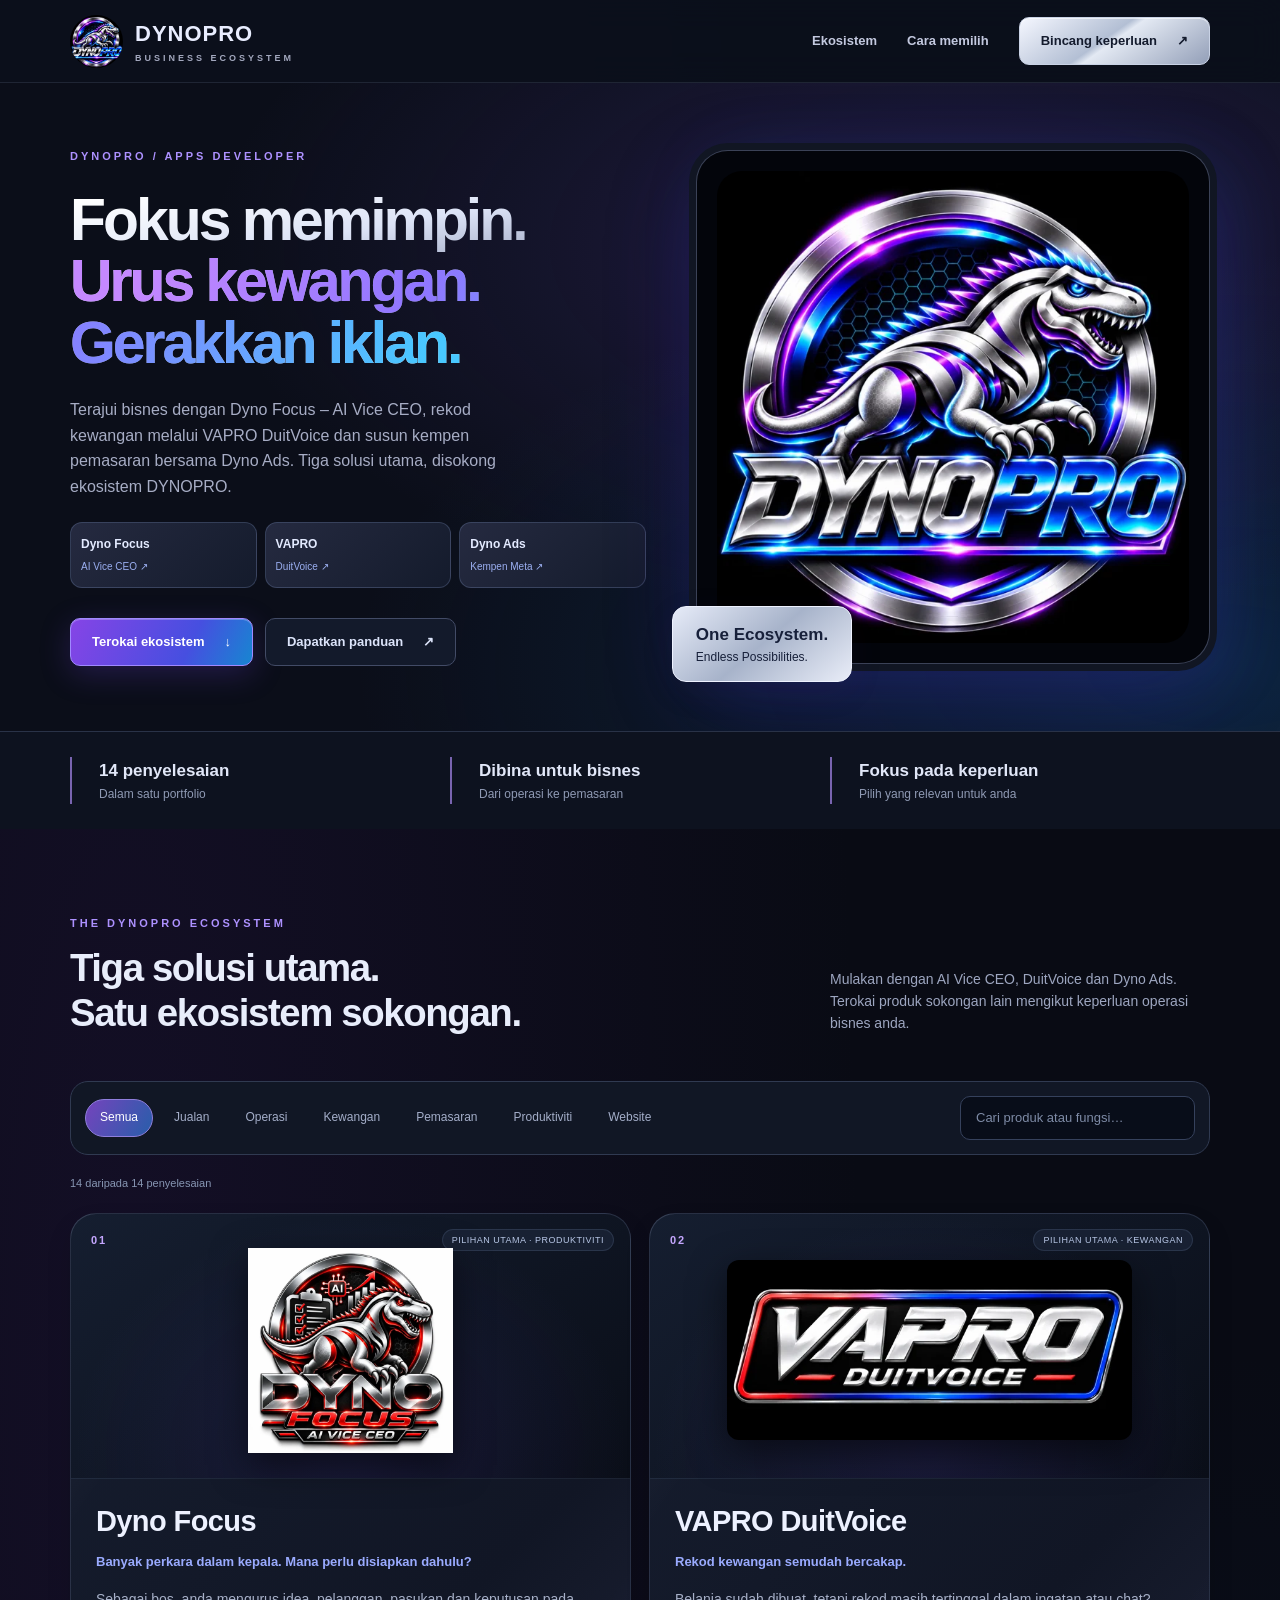
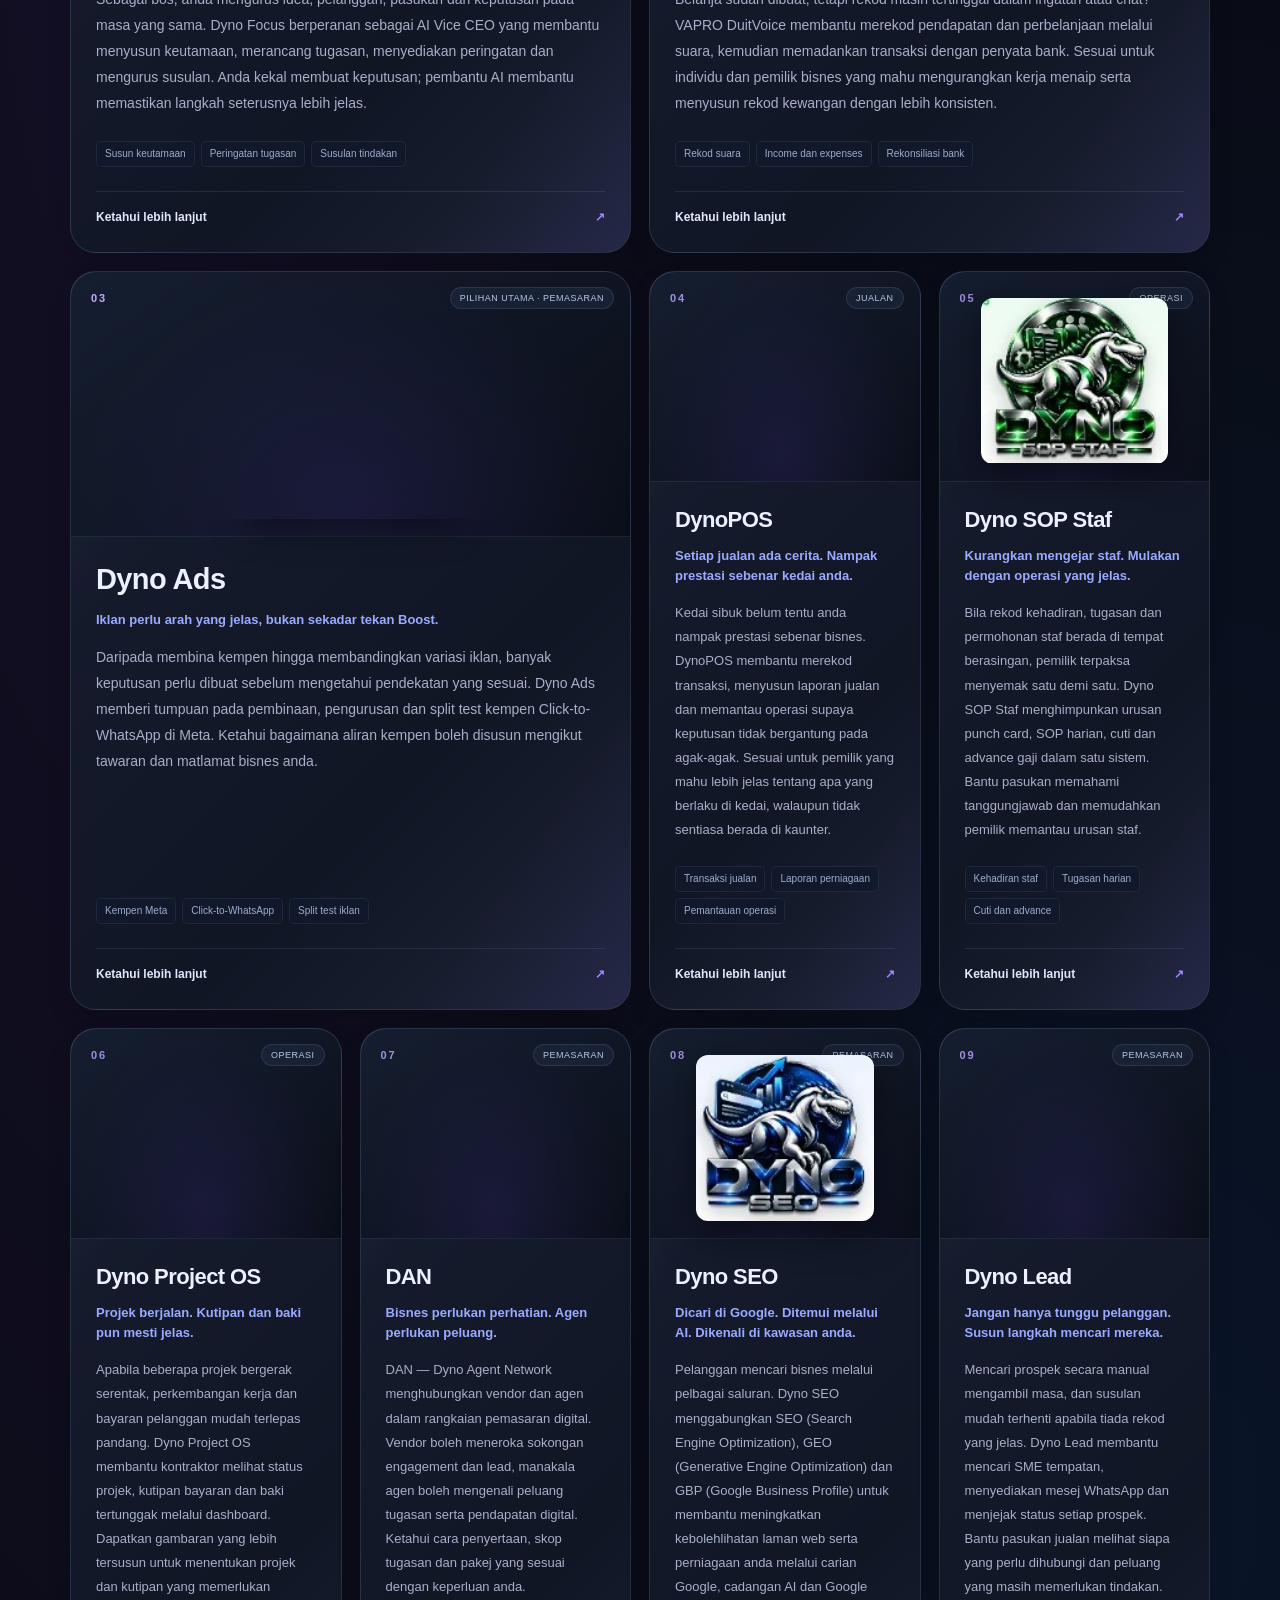
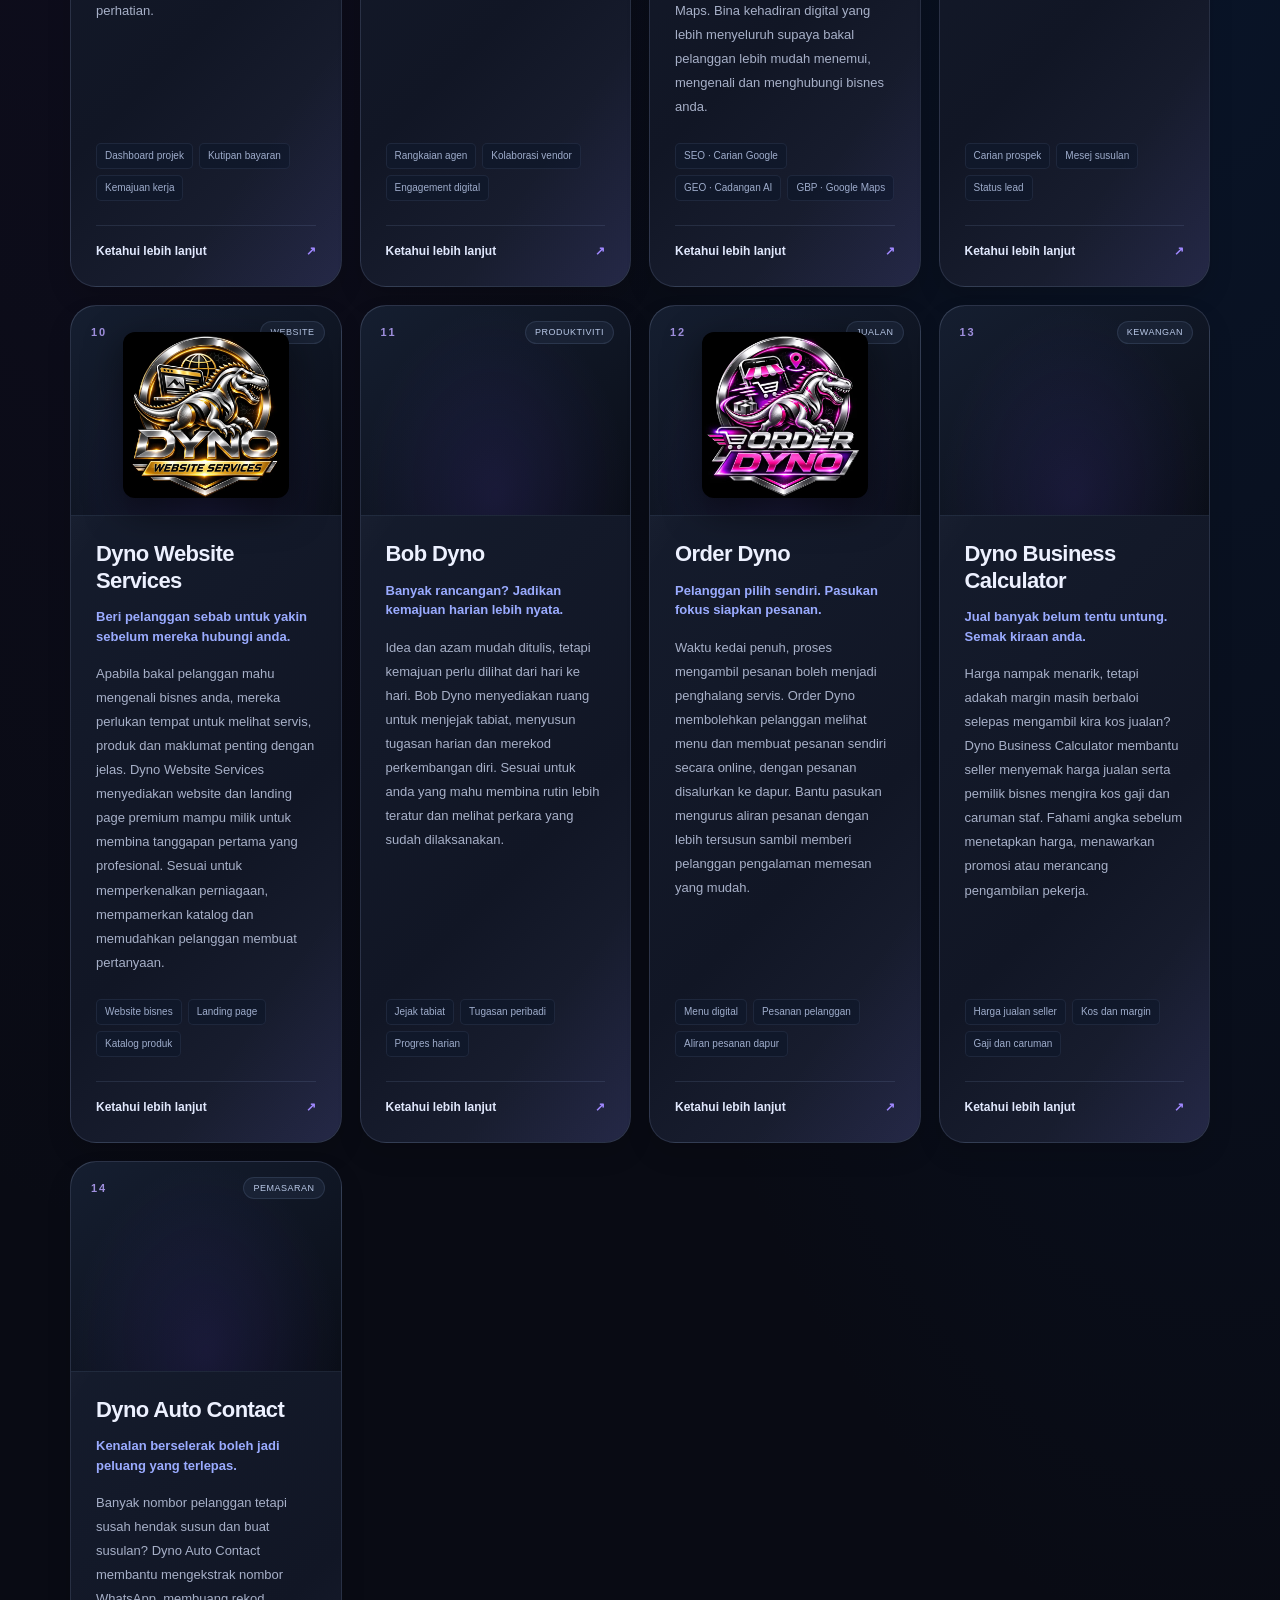
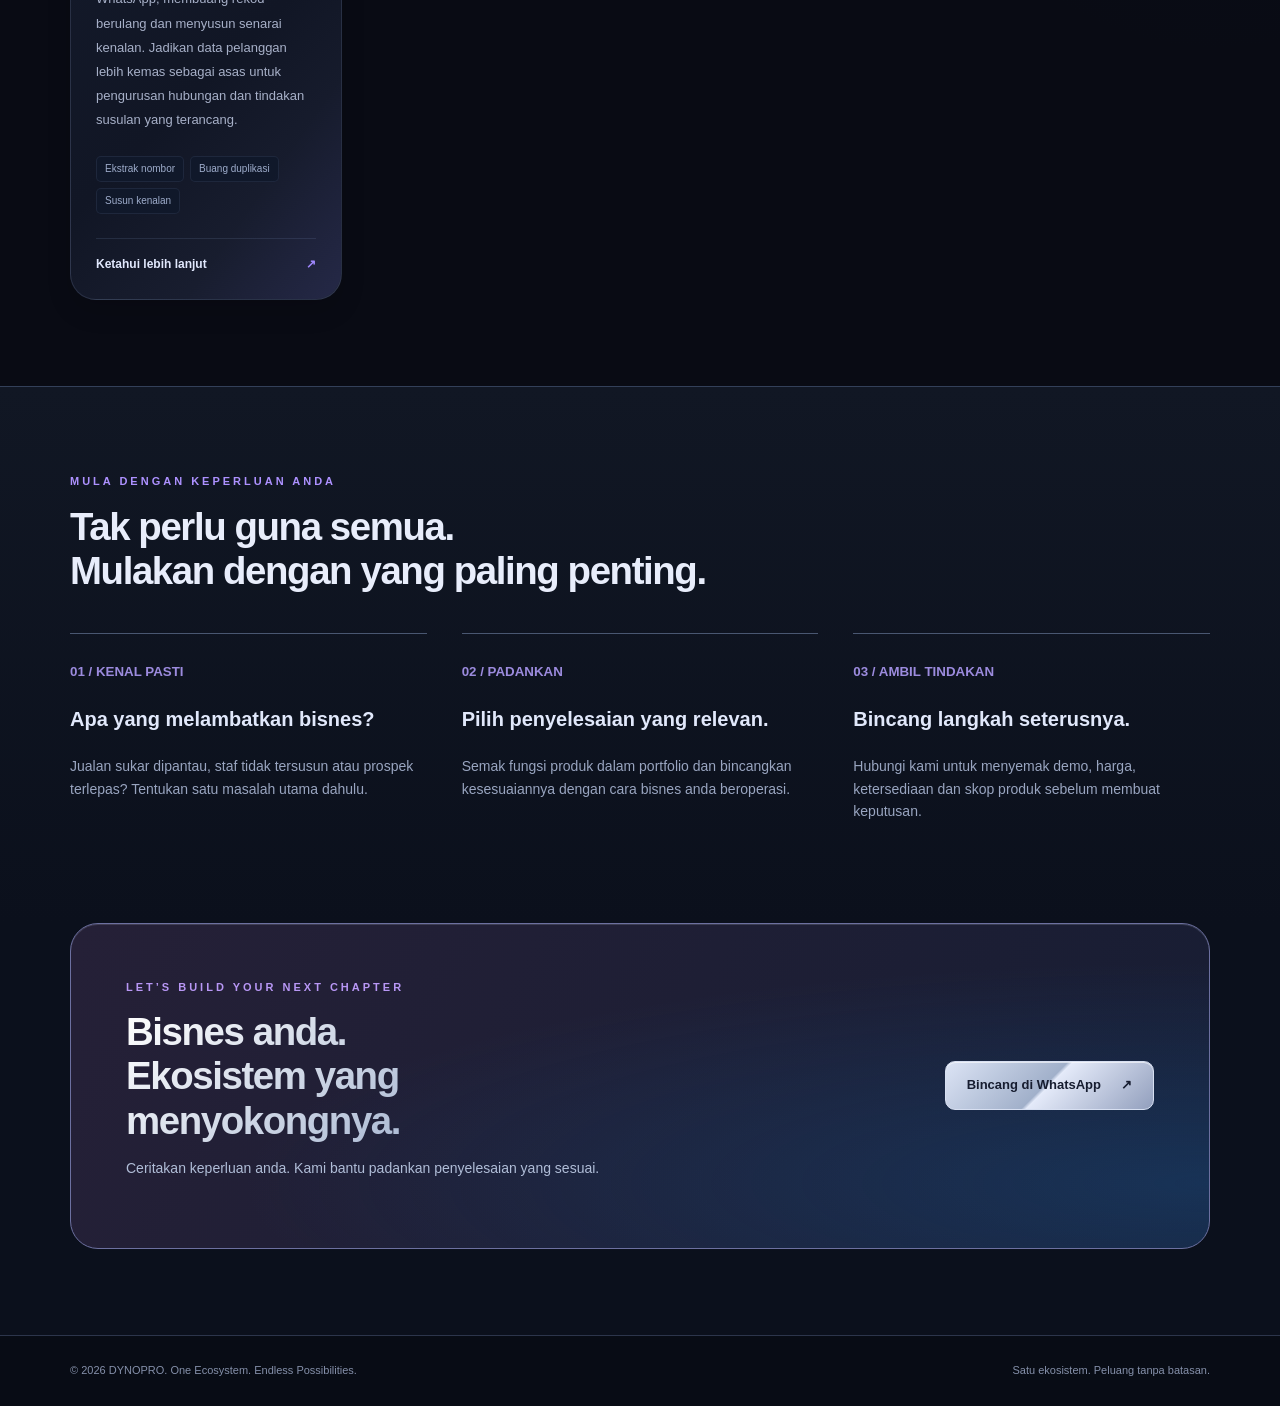
==== index.html @ 4ea5b37e "Bina laman web DYNOPRO Ekosistem Pecahkan fail HTML tunggal (imej base64) kepada laman statik tersus" ====
<!doctype html>
<html lang="ms">
<head>
  <meta charset="UTF-8">
  <meta name="viewport" content="width=device-width, initial-scale=1">
  <title>DYNOPRO — One Ecosystem. Endless Possibilities.</title>
  <meta name="description" content="Terokai ekosistem DYNOPRO: 14 penyelesaian jualan, operasi, kewangan, pemasaran dan produktiviti untuk bisnes — Dyno Focus (AI Vice CEO), VAPRO DuitVoice, Dyno Ads dan banyak lagi.">
  <meta name="theme-color" content="#090b14">
  <meta name="color-scheme" content="dark">

  <!-- Open Graph / media sosial -->
  <meta property="og:type" content="website">
  <meta property="og:locale" content="ms_MY">
  <meta property="og:site_name" content="DYNOPRO">
  <meta property="og:title" content="DYNOPRO — One Ecosystem. Endless Possibilities.">
  <meta property="og:description" content="Tiga solusi utama — Dyno Focus, VAPRO DuitVoice dan Dyno Ads — disokong 14 penyelesaian dalam satu ekosistem bisnes.">
  <meta property="og:image" content="assets/img/og-image.jpg">
  <meta property="og:image:width" content="1200">
  <meta property="og:image:height" content="630">
  <meta name="twitter:card" content="summary_large_image">

  <link rel="icon" type="image/png" sizes="32x32" href="assets/img/favicon-32.png">
  <link rel="apple-touch-icon" href="assets/img/apple-touch-icon.png">
  <link rel="manifest" href="site.webmanifest">
  <link rel="preload" as="image" href="assets/img/dynopro-logo.webp" type="image/webp">
  <link rel="stylesheet" href="assets/css/style.css">

  <script type="application/ld+json">
{
  "@context": "https://schema.org",
  "@graph": [
    {
      "@type": "Organization",
      "name": "DYNOPRO",
      "alternateName": "DYNOPRO Business Ecosystem",
      "slogan": "One Ecosystem. Endless Possibilities.",
      "logo": "assets/img/dynopro-logo.webp",
      "contactPoint": {
        "@type": "ContactPoint",
        "telephone": "+60182889932",
        "contactType": "sales",
        "areaServed": "MY",
        "availableLanguage": [
          "ms",
          "en"
        ]
      }
    },
    {
      "@type": "ItemList",
      "name": "Ekosistem DYNOPRO",
      "numberOfItems": 14,
      "itemListElement": [
        {
          "@type": "ListItem",
          "position": 1,
          "item": {
            "@type": "SoftwareApplication",
            "name": "Dyno Focus",
            "applicationCategory": "BusinessApplication",
            "description": "Sebagai bos, anda mengurus idea, pelanggan, pasukan dan keputusan pada masa yang sama. Dyno Focus berperanan sebagai AI Vice CEO yang membantu menyusun keutamaan, merancang tugasan, menyediakan peringatan dan mengurus susulan. Anda kekal membuat keputusan; pembantu AI membantu memastikan langkah seterusnya lebih jelas.",
            "url": "#produk-focus"
          }
        },
        {
          "@type": "ListItem",
          "position": 2,
          "item": {
            "@type": "SoftwareApplication",
            "name": "VAPRO DuitVoice",
            "applicationCategory": "BusinessApplication",
            "description": "Belanja sudah dibuat, tetapi rekod masih tertinggal dalam ingatan atau chat? VAPRO DuitVoice membantu merekod pendapatan dan perbelanjaan melalui suara, kemudian memadankan transaksi dengan penyata bank. Sesuai untuk individu dan pemilik bisnes yang mahu mengurangkan kerja menaip serta menyusun rekod kewangan dengan lebih konsisten.",
            "url": "#produk-vapro"
          }
        },
        {
          "@type": "ListItem",
          "position": 3,
          "item": {
            "@type": "SoftwareApplication",
            "name": "Dyno Ads",
            "applicationCategory": "BusinessApplication",
            "description": "Daripada membina kempen hingga membandingkan variasi iklan, banyak keputusan perlu dibuat sebelum mengetahui pendekatan yang sesuai. Dyno Ads memberi tumpuan pada pembinaan, pengurusan dan split test kempen Click-to-WhatsApp di Meta. Ketahui bagaimana aliran kempen boleh disusun mengikut tawaran dan matlamat bisnes anda.",
            "url": "#produk-ads"
          }
        },
        {
          "@type": "ListItem",
          "position": 4,
          "item": {
            "@type": "SoftwareApplication",
            "name": "DynoPOS",
            "applicationCategory": "BusinessApplication",
            "description": "Kedai sibuk belum tentu anda nampak prestasi sebenar bisnes. DynoPOS membantu merekod transaksi, menyusun laporan jualan dan memantau operasi supaya keputusan tidak bergantung pada agak-agak. Sesuai untuk pemilik yang mahu lebih jelas tentang apa yang berlaku di kedai, walaupun tidak sentiasa berada di kaunter.",
            "url": "#produk-pos"
          }
        },
        {
          "@type": "ListItem",
          "position": 5,
          "item": {
            "@type": "SoftwareApplication",
            "name": "Dyno SOP Staf",
            "applicationCategory": "BusinessApplication",
            "description": "Bila rekod kehadiran, tugasan dan permohonan staf berada di tempat berasingan, pemilik terpaksa menyemak satu demi satu. Dyno SOP Staf menghimpunkan urusan punch card, SOP harian, cuti dan advance gaji dalam satu sistem. Bantu pasukan memahami tanggungjawab dan memudahkan pemilik memantau urusan staf.",
            "url": "#produk-sop-staf"
          }
        },
        {
          "@type": "ListItem",
          "position": 6,
          "item": {
            "@type": "SoftwareApplication",
            "name": "Dyno Project OS",
            "applicationCategory": "BusinessApplication",
            "description": "Apabila beberapa projek bergerak serentak, perkembangan kerja dan bayaran pelanggan mudah terlepas pandang. Dyno Project OS membantu kontraktor melihat status projek, kutipan bayaran dan baki tertunggak melalui dashboard. Dapatkan gambaran yang lebih tersusun untuk menentukan projek dan kutipan yang memerlukan perhatian.",
            "url": "#produk-project-os"
          }
        },
        {
          "@type": "ListItem",
          "position": 7,
          "item": {
            "@type": "SoftwareApplication",
            "name": "DAN",
            "applicationCategory": "BusinessApplication",
            "description": "DAN — Dyno Agent Network menghubungkan vendor dan agen dalam rangkaian pemasaran digital. Vendor boleh meneroka sokongan engagement dan lead, manakala agen boleh mengenali peluang tugasan serta pendapatan digital. Ketahui cara penyertaan, skop tugasan dan pakej yang sesuai dengan keperluan anda.",
            "url": "#produk-dan"
          }
        },
        {
          "@type": "ListItem",
          "position": 8,
          "item": {
            "@type": "SoftwareApplication",
            "name": "Dyno SEO",
            "applicationCategory": "BusinessApplication",
            "description": "Pelanggan mencari bisnes melalui pelbagai saluran. Dyno SEO menggabungkan SEO (Search Engine Optimization), GEO (Generative Engine Optimization) dan GBP (Google Business Profile) untuk membantu meningkatkan kebolehlihatan laman web serta perniagaan anda melalui carian Google, cadangan AI dan Google Maps. Bina kehadiran digital yang lebih menyeluruh supaya bakal pelanggan lebih mudah menemui, mengenali dan menghubungi bisnes anda.",
            "url": "#produk-seo"
          }
        },
        {
          "@type": "ListItem",
          "position": 9,
          "item": {
            "@type": "SoftwareApplication",
            "name": "Dyno Lead",
            "applicationCategory": "BusinessApplication",
            "description": "Mencari prospek secara manual mengambil masa, dan susulan mudah terhenti apabila tiada rekod yang jelas. Dyno Lead membantu mencari SME tempatan, menyediakan mesej WhatsApp dan menjejak status setiap prospek. Bantu pasukan jualan melihat siapa yang perlu dihubungi dan peluang yang masih memerlukan tindakan.",
            "url": "#produk-lead"
          }
        },
        {
          "@type": "ListItem",
          "position": 10,
          "item": {
            "@type": "SoftwareApplication",
            "name": "Dyno Website Services",
            "applicationCategory": "BusinessApplication",
            "description": "Apabila bakal pelanggan mahu mengenali bisnes anda, mereka perlukan tempat untuk melihat servis, produk dan maklumat penting dengan jelas. Dyno Website Services menyediakan website dan landing page premium mampu milik untuk membina tanggapan pertama yang profesional. Sesuai untuk memperkenalkan perniagaan, mempamerkan katalog dan memudahkan pelanggan membuat pertanyaan.",
            "url": "#produk-website"
          }
        },
        {
          "@type": "ListItem",
          "position": 11,
          "item": {
            "@type": "SoftwareApplication",
            "name": "Bob Dyno",
            "applicationCategory": "BusinessApplication",
            "description": "Idea dan azam mudah ditulis, tetapi kemajuan perlu dilihat dari hari ke hari. Bob Dyno menyediakan ruang untuk menjejak tabiat, menyusun tugasan harian dan merekod perkembangan diri. Sesuai untuk anda yang mahu membina rutin lebih teratur dan melihat perkara yang sudah dilaksanakan.",
            "url": "#produk-bob"
          }
        },
        {
          "@type": "ListItem",
          "position": 12,
          "item": {
            "@type": "SoftwareApplication",
            "name": "Order Dyno",
            "applicationCategory": "BusinessApplication",
            "description": "Waktu kedai penuh, proses mengambil pesanan boleh menjadi penghalang servis. Order Dyno membolehkan pelanggan melihat menu dan membuat pesanan sendiri secara online, dengan pesanan disalurkan ke dapur. Bantu pasukan mengurus aliran pesanan dengan lebih tersusun sambil memberi pelanggan pengalaman memesan yang mudah.",
            "url": "#produk-order"
          }
        },
        {
          "@type": "ListItem",
          "position": 13,
          "item": {
            "@type": "SoftwareApplication",
            "name": "Dyno Business Calculator",
            "applicationCategory": "BusinessApplication",
            "description": "Harga nampak menarik, tetapi adakah margin masih berbaloi selepas mengambil kira kos jualan? Dyno Business Calculator membantu seller menyemak harga jualan serta pemilik bisnes mengira kos gaji dan caruman staf. Fahami angka sebelum menetapkan harga, menawarkan promosi atau merancang pengambilan pekerja.",
            "url": "#produk-calculator"
          }
        },
        {
          "@type": "ListItem",
          "position": 14,
          "item": {
            "@type": "SoftwareApplication",
            "name": "Dyno Auto Contact",
            "applicationCategory": "BusinessApplication",
            "description": "Banyak nombor pelanggan tetapi susah hendak susun dan buat susulan? Dyno Auto Contact membantu mengekstrak nombor WhatsApp, membuang rekod berulang dan menyusun senarai kenalan. Jadikan data pelanggan lebih kemas sebagai asas untuk pengurusan hubungan dan tindakan susulan yang terancang.",
            "url": "#produk-auto-contact"
          }
        }
      ]
    }
  ]
}
  </script>
</head>
<body id="atas">
  <a class="skip-link" href="#kandungan">Langkau ke kandungan</a>

  <header class="site-header">
    <nav class="wrap" aria-label="Navigasi utama">
      <a class="brand" href="#atas">
        <img src="assets/img/dynopro-logo.webp" alt="Logo DYNOPRO" width="53" height="53">
        <span>DYNOPRO<small>BUSINESS ECOSYSTEM</small></span>
      </a>
      <div class="links">
        <a href="#ekosistem">Ekosistem</a>
        <a href="#panduan">Cara memilih</a>
        <a class="btn" href="#hubungi">Bincang keperluan <span aria-hidden="true">↗</span></a>
      </div>
    </nav>
  </header>

  <main id="kandungan">
    <!-- ================= HERO ================= -->
    <div class="hero">
      <div class="wrap hero-inner">
        <div>
          <div class="eyebrow">DYNOPRO / APPS DEVELOPER</div>
          <h1>Fokus memimpin.<br><span>Urus kewangan.<br>Gerakkan iklan.</span></h1>
          <p>Terajui bisnes dengan Dyno Focus – AI Vice CEO, rekod kewangan melalui VAPRO DuitVoice dan susun kempen pemasaran bersama Dyno Ads. Tiga solusi utama, disokong ekosistem DYNOPRO.</p>
          <div class="hero-products">
            <a href="#produk-focus">Dyno Focus <span>AI Vice CEO ↗</span></a>
            <a href="#produk-vapro">VAPRO <span>DuitVoice ↗</span></a>
            <a href="#produk-ads">Dyno Ads <span>Kempen Meta ↗</span></a>
          </div>
          <div class="actions">
            <a class="btn primary" href="#ekosistem">Terokai ekosistem <span aria-hidden="true">↓</span></a>
            <a class="btn light" href="#hubungi">Dapatkan panduan <span aria-hidden="true">↗</span></a>
          </div>
        </div>
        <div class="hero-art">
          <img src="assets/img/dynopro-logo.webp" alt="DYNOPRO — ekosistem bisnes" width="650" height="650" fetchpriority="high">
          <div class="art-label"><b>One Ecosystem.</b>Endless Possibilities.</div>
        </div>
      </div>
    </div>

    <div class="strip">
      <div class="wrap strip-inner">
        <div class="strip-item"><b>14 penyelesaian</b>Dalam satu portfolio</div>
        <div class="strip-item"><b>Dibina untuk bisnes</b>Dari operasi ke pemasaran</div>
        <div class="strip-item"><b>Fokus pada keperluan</b>Pilih yang relevan untuk anda</div>
      </div>
    </div>

    <!-- ================= EKOSISTEM ================= -->
    <section id="ekosistem" aria-labelledby="ekosistem-tajuk">
      <div class="wrap">
        <div class="section-head">
          <div>
            <div class="eyebrow">THE DYNOPRO ECOSYSTEM</div>
            <h2 id="ekosistem-tajuk">Tiga solusi utama.<br>Satu ekosistem sokongan.</h2>
          </div>
          <p>Mulakan dengan AI Vice CEO, DuitVoice dan Dyno Ads. Terokai produk sokongan lain mengikut keperluan operasi bisnes anda.</p>
        </div>

        <div class="tools">
          <div class="filters" role="group" aria-label="Tapis kategori">
            <button class="filter active" type="button" data-filter="Semua" aria-pressed="true">Semua</button>
            <button class="filter" type="button" data-filter="Jualan" aria-pressed="false">Jualan</button>
            <button class="filter" type="button" data-filter="Operasi" aria-pressed="false">Operasi</button>
            <button class="filter" type="button" data-filter="Kewangan" aria-pressed="false">Kewangan</button>
            <button class="filter" type="button" data-filter="Pemasaran" aria-pressed="false">Pemasaran</button>
            <button class="filter" type="button" data-filter="Produktiviti" aria-pressed="false">Produktiviti</button>
            <button class="filter" type="button" data-filter="Website" aria-pressed="false">Website</button>
          </div>
          <label class="search-box">
            <span class="sr-only">Cari produk atau fungsi</span>
            <input type="search" id="search" placeholder="Cari produk atau fungsi…" autocomplete="off">
          </label>
        </div>

        <p id="count" aria-live="polite">14 daripada 14 penyelesaian</p>

        <div class="grid" id="grid">
          <article id="produk-focus" class="card featured" data-cat="Produktiviti" style="--accent:#e0474d">
            <div class="visual">
              <span class="num">01</span>
              <span class="cat">PILIHAN UTAMA · PRODUKTIVITI</span>
              <img src="assets/img/produk/dyno-focus.webp" alt="Logo Dyno Focus" width="650" height="650" loading="lazy" decoding="async">
            </div>
            <div class="body">
              <h3>Dyno Focus</h3>
              <p class="tag">Banyak perkara dalam kepala. Mana perlu disiapkan dahulu?</p>
              <p class="desc">Sebagai bos, anda mengurus idea, pelanggan, pasukan dan keputusan pada masa yang sama. Dyno Focus berperanan sebagai AI Vice CEO yang membantu menyusun keutamaan, merancang tugasan, menyediakan peringatan dan mengurus susulan. Anda kekal membuat keputusan; pembantu AI membantu memastikan langkah seterusnya lebih jelas.</p>
              <ul class="features"><li>Susun keutamaan</li><li>Peringatan tugasan</li><li>Susulan tindakan</li></ul>
              <a class="card-link" href="https://wa.me/60182889932?text=Saya%20ingin%20tahu%20lebih%20lanjut%20tentang%20Dyno%20Focus.%20Boleh%20kongsikan%20demo%2C%20harga%20dan%20ketersediaan%3F" target="_blank" rel="noopener noreferrer" aria-label="Tanya tentang Dyno Focus di WhatsApp">Ketahui lebih lanjut <span aria-hidden="true">↗</span></a>
            </div>
          </article>
          <article id="produk-vapro" class="card featured" data-cat="Kewangan" style="--accent:#567ee7">
            <div class="visual">
              <span class="num">02</span>
              <span class="cat">PILIHAN UTAMA · KEWANGAN</span>
              <img src="assets/img/produk/vapro-duitvoice.webp" alt="Logo VAPRO DuitVoice" width="650" height="289" loading="lazy" decoding="async">
            </div>
            <div class="body">
              <h3>VAPRO DuitVoice</h3>
              <p class="tag">Rekod kewangan semudah bercakap.</p>
              <p class="desc">Belanja sudah dibuat, tetapi rekod masih tertinggal dalam ingatan atau chat? VAPRO DuitVoice membantu merekod pendapatan dan perbelanjaan melalui suara, kemudian memadankan transaksi dengan penyata bank. Sesuai untuk individu dan pemilik bisnes yang mahu mengurangkan kerja menaip serta menyusun rekod kewangan dengan lebih konsisten.</p>
              <ul class="features"><li>Rekod suara</li><li>Income dan expenses</li><li>Rekonsiliasi bank</li></ul>
              <a class="card-link" href="https://wa.me/60182889932?text=Saya%20ingin%20tahu%20lebih%20lanjut%20tentang%20VAPRO%20DuitVoice.%20Boleh%20kongsikan%20demo%2C%20harga%20dan%20ketersediaan%3F" target="_blank" rel="noopener noreferrer" aria-label="Tanya tentang VAPRO DuitVoice di WhatsApp">Ketahui lebih lanjut <span aria-hidden="true">↗</span></a>
            </div>
          </article>
          <article id="produk-ads" class="card featured" data-cat="Pemasaran" style="--accent:#b66ce9">
            <div class="visual">
              <span class="num">03</span>
              <span class="cat">PILIHAN UTAMA · PEMASARAN</span>
              <img src="assets/img/produk/dyno-ads.webp" alt="Logo Dyno Ads" width="650" height="650" loading="lazy" decoding="async">
            </div>
            <div class="body">
              <h3>Dyno Ads</h3>
              <p class="tag">Iklan perlu arah yang jelas, bukan sekadar tekan Boost.</p>
              <p class="desc">Daripada membina kempen hingga membandingkan variasi iklan, banyak keputusan perlu dibuat sebelum mengetahui pendekatan yang sesuai. Dyno Ads memberi tumpuan pada pembinaan, pengurusan dan split test kempen Click-to-WhatsApp di Meta. Ketahui bagaimana aliran kempen boleh disusun mengikut tawaran dan matlamat bisnes anda.</p>
              <ul class="features"><li>Kempen Meta</li><li>Click-to-WhatsApp</li><li>Split test iklan</li></ul>
              <a class="card-link" href="https://wa.me/60182889932?text=Saya%20ingin%20tahu%20lebih%20lanjut%20tentang%20Dyno%20Ads.%20Boleh%20kongsikan%20demo%2C%20harga%20dan%20ketersediaan%3F" target="_blank" rel="noopener noreferrer" aria-label="Tanya tentang Dyno Ads di WhatsApp">Ketahui lebih lanjut <span aria-hidden="true">↗</span></a>
            </div>
          </article>
          <article id="produk-pos" class="card" data-cat="Jualan" style="--accent:#e84b64">
            <div class="visual">
              <span class="num">04</span>
              <span class="cat">JUALAN</span>
              <img src="assets/img/produk/dynopos.webp" alt="Logo DynoPOS" width="650" height="650" loading="lazy" decoding="async">
            </div>
            <div class="body">
              <h3>DynoPOS</h3>
              <p class="tag">Setiap jualan ada cerita. Nampak prestasi sebenar kedai anda.</p>
              <p class="desc">Kedai sibuk belum tentu anda nampak prestasi sebenar bisnes. DynoPOS membantu merekod transaksi, menyusun laporan jualan dan memantau operasi supaya keputusan tidak bergantung pada agak-agak. Sesuai untuk pemilik yang mahu lebih jelas tentang apa yang berlaku di kedai, walaupun tidak sentiasa berada di kaunter.</p>
              <ul class="features"><li>Transaksi jualan</li><li>Laporan perniagaan</li><li>Pemantauan operasi</li></ul>
              <a class="card-link" href="https://wa.me/60182889932?text=Saya%20ingin%20tahu%20lebih%20lanjut%20tentang%20DynoPOS.%20Boleh%20kongsikan%20demo%2C%20harga%20dan%20ketersediaan%3F" target="_blank" rel="noopener noreferrer" aria-label="Tanya tentang DynoPOS di WhatsApp">Ketahui lebih lanjut <span aria-hidden="true">↗</span></a>
            </div>
          </article>
          <article id="produk-sop-staf" class="card" data-cat="Operasi" style="--accent:#2eb878">
            <div class="visual">
              <span class="num">05</span>
              <span class="cat">OPERASI</span>
              <img src="assets/img/produk/dyno-sop-staf.webp" alt="Logo Dyno SOP Staf" width="149" height="132" loading="lazy" decoding="async">
            </div>
            <div class="body">
              <h3>Dyno SOP Staf</h3>
              <p class="tag">Kurangkan mengejar staf. Mulakan dengan operasi yang jelas.</p>
              <p class="desc">Bila rekod kehadiran, tugasan dan permohonan staf berada di tempat berasingan, pemilik terpaksa menyemak satu demi satu. Dyno SOP Staf menghimpunkan urusan punch card, SOP harian, cuti dan advance gaji dalam satu sistem. Bantu pasukan memahami tanggungjawab dan memudahkan pemilik memantau urusan staf.</p>
              <ul class="features"><li>Kehadiran staf</li><li>Tugasan harian</li><li>Cuti dan advance</li></ul>
              <a class="card-link" href="https://wa.me/60182889932?text=Saya%20ingin%20tahu%20lebih%20lanjut%20tentang%20Dyno%20SOP%20Staf.%20Boleh%20kongsikan%20demo%2C%20harga%20dan%20ketersediaan%3F" target="_blank" rel="noopener noreferrer" aria-label="Tanya tentang Dyno SOP Staf di WhatsApp">Ketahui lebih lanjut <span aria-hidden="true">↗</span></a>
            </div>
          </article>
          <article id="produk-project-os" class="card" data-cat="Operasi" style="--accent:#bc9737">
            <div class="visual">
              <span class="num">06</span>
              <span class="cat">OPERASI</span>
              <img src="assets/img/produk/dyno-project-os.webp" alt="Logo Dyno Project OS" width="650" height="650" loading="lazy" decoding="async">
            </div>
            <div class="body">
              <h3>Dyno Project OS</h3>
              <p class="tag">Projek berjalan. Kutipan dan baki pun mesti jelas.</p>
              <p class="desc">Apabila beberapa projek bergerak serentak, perkembangan kerja dan bayaran pelanggan mudah terlepas pandang. Dyno Project OS membantu kontraktor melihat status projek, kutipan bayaran dan baki tertunggak melalui dashboard. Dapatkan gambaran yang lebih tersusun untuk menentukan projek dan kutipan yang memerlukan perhatian.</p>
              <ul class="features"><li>Dashboard projek</li><li>Kutipan bayaran</li><li>Kemajuan kerja</li></ul>
              <a class="card-link" href="https://wa.me/60182889932?text=Saya%20ingin%20tahu%20lebih%20lanjut%20tentang%20Dyno%20Project%20OS.%20Boleh%20kongsikan%20demo%2C%20harga%20dan%20ketersediaan%3F" target="_blank" rel="noopener noreferrer" aria-label="Tanya tentang Dyno Project OS di WhatsApp">Ketahui lebih lanjut <span aria-hidden="true">↗</span></a>
            </div>
          </article>
          <article id="produk-dan" class="card" data-cat="Pemasaran" style="--accent:#6688ff">
            <div class="visual">
              <span class="num">07</span>
              <span class="cat">PEMASARAN</span>
              <img src="assets/img/produk/dan.webp" alt="Logo DAN" width="650" height="650" loading="lazy" decoding="async">
            </div>
            <div class="body">
              <h3>DAN</h3>
              <p class="tag">Bisnes perlukan perhatian. Agen perlukan peluang.</p>
              <p class="desc">DAN — Dyno Agent Network menghubungkan vendor dan agen dalam rangkaian pemasaran digital. Vendor boleh meneroka sokongan engagement dan lead, manakala agen boleh mengenali peluang tugasan serta pendapatan digital. Ketahui cara penyertaan, skop tugasan dan pakej yang sesuai dengan keperluan anda.</p>
              <ul class="features"><li>Rangkaian agen</li><li>Kolaborasi vendor</li><li>Engagement digital</li></ul>
              <a class="card-link" href="https://wa.me/60182889932?text=Saya%20ingin%20tahu%20lebih%20lanjut%20tentang%20DAN.%20Boleh%20kongsikan%20demo%2C%20harga%20dan%20ketersediaan%3F" target="_blank" rel="noopener noreferrer" aria-label="Tanya tentang DAN di WhatsApp">Ketahui lebih lanjut <span aria-hidden="true">↗</span></a>
            </div>
          </article>
          <article id="produk-seo" class="card" data-cat="Pemasaran" style="--accent:#4b9ee5">
            <div class="visual">
              <span class="num">08</span>
              <span class="cat">PEMASARAN</span>
              <img src="assets/img/produk/dyno-seo.webp" alt="Logo Dyno SEO" width="144" height="134" loading="lazy" decoding="async">
            </div>
            <div class="body">
              <h3>Dyno SEO</h3>
              <p class="tag">Dicari di Google. Ditemui melalui AI. Dikenali di kawasan anda.</p>
              <p class="desc">Pelanggan mencari bisnes melalui pelbagai saluran. Dyno SEO menggabungkan SEO (Search Engine Optimization), GEO (Generative Engine Optimization) dan GBP (Google Business Profile) untuk membantu meningkatkan kebolehlihatan laman web serta perniagaan anda melalui carian Google, cadangan AI dan Google Maps. Bina kehadiran digital yang lebih menyeluruh supaya bakal pelanggan lebih mudah menemui, mengenali dan menghubungi bisnes anda.</p>
              <ul class="features"><li>SEO · Carian Google</li><li>GEO · Cadangan AI</li><li>GBP · Google Maps</li></ul>
              <a class="card-link" href="https://wa.me/60182889932?text=Saya%20ingin%20tahu%20lebih%20lanjut%20tentang%20Dyno%20SEO.%20Boleh%20kongsikan%20demo%2C%20harga%20dan%20ketersediaan%3F" target="_blank" rel="noopener noreferrer" aria-label="Tanya tentang Dyno SEO di WhatsApp">Ketahui lebih lanjut <span aria-hidden="true">↗</span></a>
            </div>
          </article>
          <article id="produk-lead" class="card" data-cat="Pemasaran" style="--accent:#ec922b">
            <div class="visual">
              <span class="num">09</span>
              <span class="cat">PEMASARAN</span>
              <img src="assets/img/produk/dyno-lead.webp" alt="Logo Dyno Lead" width="650" height="650" loading="lazy" decoding="async">
            </div>
            <div class="body">
              <h3>Dyno Lead</h3>
              <p class="tag">Jangan hanya tunggu pelanggan. Susun langkah mencari mereka.</p>
              <p class="desc">Mencari prospek secara manual mengambil masa, dan susulan mudah terhenti apabila tiada rekod yang jelas. Dyno Lead membantu mencari SME tempatan, menyediakan mesej WhatsApp dan menjejak status setiap prospek. Bantu pasukan jualan melihat siapa yang perlu dihubungi dan peluang yang masih memerlukan tindakan.</p>
              <ul class="features"><li>Carian prospek</li><li>Mesej susulan</li><li>Status lead</li></ul>
              <a class="card-link" href="https://wa.me/60182889932?text=Saya%20ingin%20tahu%20lebih%20lanjut%20tentang%20Dyno%20Lead.%20Boleh%20kongsikan%20demo%2C%20harga%20dan%20ketersediaan%3F" target="_blank" rel="noopener noreferrer" aria-label="Tanya tentang Dyno Lead di WhatsApp">Ketahui lebih lanjut <span aria-hidden="true">↗</span></a>
            </div>
          </article>
          <article id="produk-website" class="card" data-cat="Website" style="--accent:#d8ad45">
            <div class="visual">
              <span class="num">10</span>
              <span class="cat">WEBSITE</span>
              <img src="assets/img/produk/dyno-website-services.webp" alt="Logo Dyno Website Services" width="650" height="650" loading="lazy" decoding="async">
            </div>
            <div class="body">
              <h3>Dyno Website Services</h3>
              <p class="tag">Beri pelanggan sebab untuk yakin sebelum mereka hubungi anda.</p>
              <p class="desc">Apabila bakal pelanggan mahu mengenali bisnes anda, mereka perlukan tempat untuk melihat servis, produk dan maklumat penting dengan jelas. Dyno Website Services menyediakan website dan landing page premium mampu milik untuk membina tanggapan pertama yang profesional. Sesuai untuk memperkenalkan perniagaan, mempamerkan katalog dan memudahkan pelanggan membuat pertanyaan.</p>
              <ul class="features"><li>Website bisnes</li><li>Landing page</li><li>Katalog produk</li></ul>
              <a class="card-link" href="https://wa.me/60182889932?text=Saya%20ingin%20tahu%20lebih%20lanjut%20tentang%20Dyno%20Website%20Services.%20Boleh%20kongsikan%20demo%2C%20harga%20dan%20ketersediaan%3F" target="_blank" rel="noopener noreferrer" aria-label="Tanya tentang Dyno Website Services di WhatsApp">Ketahui lebih lanjut <span aria-hidden="true">↗</span></a>
            </div>
          </article>
          <article id="produk-bob" class="card" data-cat="Produktiviti" style="--accent:#d4a83f">
            <div class="visual">
              <span class="num">11</span>
              <span class="cat">PRODUKTIVITI</span>
              <img src="assets/img/produk/bob-dyno.webp" alt="Logo Bob Dyno" width="650" height="650" loading="lazy" decoding="async">
            </div>
            <div class="body">
              <h3>Bob Dyno</h3>
              <p class="tag">Banyak rancangan? Jadikan kemajuan harian lebih nyata.</p>
              <p class="desc">Idea dan azam mudah ditulis, tetapi kemajuan perlu dilihat dari hari ke hari. Bob Dyno menyediakan ruang untuk menjejak tabiat, menyusun tugasan harian dan merekod perkembangan diri. Sesuai untuk anda yang mahu membina rutin lebih teratur dan melihat perkara yang sudah dilaksanakan.</p>
              <ul class="features"><li>Jejak tabiat</li><li>Tugasan peribadi</li><li>Progres harian</li></ul>
              <a class="card-link" href="https://wa.me/60182889932?text=Saya%20ingin%20tahu%20lebih%20lanjut%20tentang%20Bob%20Dyno.%20Boleh%20kongsikan%20demo%2C%20harga%20dan%20ketersediaan%3F" target="_blank" rel="noopener noreferrer" aria-label="Tanya tentang Bob Dyno di WhatsApp">Ketahui lebih lanjut <span aria-hidden="true">↗</span></a>
            </div>
          </article>
          <article id="produk-order" class="card" data-cat="Jualan" style="--accent:#e440ba">
            <div class="visual">
              <span class="num">12</span>
              <span class="cat">JUALAN</span>
              <img src="assets/img/produk/order-dyno.webp" alt="Logo Order Dyno" width="650" height="650" loading="lazy" decoding="async">
            </div>
            <div class="body">
              <h3>Order Dyno</h3>
              <p class="tag">Pelanggan pilih sendiri. Pasukan fokus siapkan pesanan.</p>
              <p class="desc">Waktu kedai penuh, proses mengambil pesanan boleh menjadi penghalang servis. Order Dyno membolehkan pelanggan melihat menu dan membuat pesanan sendiri secara online, dengan pesanan disalurkan ke dapur. Bantu pasukan mengurus aliran pesanan dengan lebih tersusun sambil memberi pelanggan pengalaman memesan yang mudah.</p>
              <ul class="features"><li>Menu digital</li><li>Pesanan pelanggan</li><li>Aliran pesanan dapur</li></ul>
              <a class="card-link" href="https://wa.me/60182889932?text=Saya%20ingin%20tahu%20lebih%20lanjut%20tentang%20Order%20Dyno.%20Boleh%20kongsikan%20demo%2C%20harga%20dan%20ketersediaan%3F" target="_blank" rel="noopener noreferrer" aria-label="Tanya tentang Order Dyno di WhatsApp">Ketahui lebih lanjut <span aria-hidden="true">↗</span></a>
            </div>
          </article>
          <article id="produk-calculator" class="card" data-cat="Kewangan" style="--accent:#bf52ed">
            <div class="visual">
              <span class="num">13</span>
              <span class="cat">KEWANGAN</span>
              <img src="assets/img/produk/dyno-business-calculator.webp" alt="Logo Dyno Business Calculator" width="650" height="650" loading="lazy" decoding="async">
            </div>
            <div class="body">
              <h3>Dyno Business Calculator</h3>
              <p class="tag">Jual banyak belum tentu untung. Semak kiraan anda.</p>
              <p class="desc">Harga nampak menarik, tetapi adakah margin masih berbaloi selepas mengambil kira kos jualan? Dyno Business Calculator membantu seller menyemak harga jualan serta pemilik bisnes mengira kos gaji dan caruman staf. Fahami angka sebelum menetapkan harga, menawarkan promosi atau merancang pengambilan pekerja.</p>
              <ul class="features"><li>Harga jualan seller</li><li>Kos dan margin</li><li>Gaji dan caruman</li></ul>
              <a class="card-link" href="https://wa.me/60182889932?text=Saya%20ingin%20tahu%20lebih%20lanjut%20tentang%20Dyno%20Business%20Calculator.%20Boleh%20kongsikan%20demo%2C%20harga%20dan%20ketersediaan%3F" target="_blank" rel="noopener noreferrer" aria-label="Tanya tentang Dyno Business Calculator di WhatsApp">Ketahui lebih lanjut <span aria-hidden="true">↗</span></a>
            </div>
          </article>
          <article id="produk-auto-contact" class="card" data-cat="Pemasaran" style="--accent:#66c62f">
            <div class="visual">
              <span class="num">14</span>
              <span class="cat">PEMASARAN</span>
              <img src="assets/img/produk/dyno-auto-contact.webp" alt="Logo Dyno Auto Contact" width="650" height="650" loading="lazy" decoding="async">
            </div>
            <div class="body">
              <h3>Dyno Auto Contact</h3>
              <p class="tag">Kenalan berselerak boleh jadi peluang yang terlepas.</p>
              <p class="desc">Banyak nombor pelanggan tetapi susah hendak susun dan buat susulan? Dyno Auto Contact membantu mengekstrak nombor WhatsApp, membuang rekod berulang dan menyusun senarai kenalan. Jadikan data pelanggan lebih kemas sebagai asas untuk pengurusan hubungan dan tindakan susulan yang terancang.</p>
              <ul class="features"><li>Ekstrak nombor</li><li>Buang duplikasi</li><li>Susun kenalan</li></ul>
              <a class="card-link" href="https://wa.me/60182889932?text=Saya%20ingin%20tahu%20lebih%20lanjut%20tentang%20Dyno%20Auto%20Contact.%20Boleh%20kongsikan%20demo%2C%20harga%20dan%20ketersediaan%3F" target="_blank" rel="noopener noreferrer" aria-label="Tanya tentang Dyno Auto Contact di WhatsApp">Ketahui lebih lanjut <span aria-hidden="true">↗</span></a>
            </div>
          </article>
        </div>

        <div class="empty" id="empty">
          <p>Tiada produk ditemui. Cuba kata kunci lain atau pilih kategori Semua.</p>
          <button type="button" id="reset">Tunjuk semua produk</button>
        </div>
      </div>
    </section>

    <!-- ================= PANDUAN ================= -->
    <section class="flow" id="panduan" aria-labelledby="panduan-tajuk">
      <div class="wrap">
        <div class="eyebrow">MULA DENGAN KEPERLUAN ANDA</div>
        <h2 id="panduan-tajuk">Tak perlu guna semua.<br>Mulakan dengan yang paling penting.</h2>
        <div class="steps">
          <div class="step">
            <small>01 / KENAL PASTI</small>
            <h3>Apa yang melambatkan bisnes?</h3>
            <p>Jualan sukar dipantau, staf tidak tersusun atau prospek terlepas? Tentukan satu masalah utama dahulu.</p>
          </div>
          <div class="step">
            <small>02 / PADANKAN</small>
            <h3>Pilih penyelesaian yang relevan.</h3>
            <p>Semak fungsi produk dalam portfolio dan bincangkan kesesuaiannya dengan cara bisnes anda beroperasi.</p>
          </div>
          <div class="step">
            <small>03 / AMBIL TINDAKAN</small>
            <h3>Bincang langkah seterusnya.</h3>
            <p>Hubungi kami untuk menyemak demo, harga, ketersediaan dan skop produk sebelum membuat keputusan.</p>
          </div>
        </div>
      </div>
    </section>

    <!-- ================= HUBUNGI ================= -->
    <section class="contact" id="hubungi" aria-labelledby="hubungi-tajuk">
      <div class="wrap">
        <div class="contact-box">
          <div>
            <div class="eyebrow">LET’S BUILD YOUR NEXT CHAPTER</div>
            <h2 id="hubungi-tajuk">Bisnes anda.<br>Ekosistem yang menyokongnya.</h2>
            <p>Ceritakan keperluan anda. Kami bantu padankan penyelesaian yang sesuai.</p>
          </div>
          <a class="btn" href="https://wa.me/60182889932?text=Saya%20berminat%20dengan%20ekosistem%20DYNOPRO.%20Boleh%20bantu%20cadangkan%20penyelesaian%3F" target="_blank" rel="noopener noreferrer">Bincang di WhatsApp <span aria-hidden="true">↗</span></a>
        </div>
      </div>
    </section>
  </main>

  <footer class="site-footer">
    <div class="wrap foot">
      <span>© <span id="tahun">2026</span> DYNOPRO. One Ecosystem. Endless Possibilities.</span>
      <span>Satu ekosistem. Peluang tanpa batasan.</span>
    </div>
  </footer>

  <a class="top" id="top" href="#atas" aria-label="Kembali ke atas">↑</a>

  <script src="assets/js/main.js" defer></script>
</body>
</html>
---- assets/css/style.css ----
/* ==========================================================================
   DYNOPRO — One Ecosystem. Endless Possibilities.
   Tema: chrome / ungu / biru (bento, mod gelap)
   ========================================================================== */

:root {
  color-scheme: dark;
  --bg: #090b14;
  --bg-deep: #080c15;
  --surface: #111725;
  --line: #303a51;
  --text: #eef1ff;
  --heading: #e8edfb;
  --muted: #a7adc5;
  --muted-2: #8f9ab4;
  --violet: #ad91ff;
  --violet-2: #a38aff;
  --focus: #9060ef;
  --header-h: 82px;
}

/* ---------- Asas ---------- */
*,
*::before,
*::after { box-sizing: border-box; }

html {
  scroll-behavior: smooth;
  scroll-padding-top: 90px;
}

body {
  margin: 0;
  font-family: Arial, Helvetica, sans-serif;
  line-height: 1.6;
  color: var(--text);
  background-color: var(--bg);
  background-image:
    radial-gradient(ellipse at 10% 22%, #30195645, transparent 45%),
    radial-gradient(ellipse at 95% 50%, #09285350, transparent 40%);
}

img { max-width: 100%; }
a { color: inherit; text-decoration: none; }
button, input { font: inherit; }
button, a, input { -webkit-tap-highlight-color: transparent; }

a:focus-visible,
button:focus-visible,
input:focus-visible {
  outline: 3px solid var(--focus);
  outline-offset: 4px;
}

.sr-only {
  position: absolute;
  width: 1px;
  height: 1px;
  padding: 0;
  margin: -1px;
  overflow: hidden;
  clip: rect(0 0 0 0);
  white-space: nowrap;
  border: 0;
}

.skip-link {
  position: absolute;
  left: 16px;
  top: -60px;
  z-index: 100;
  background: #fff;
  color: #141b2d;
  padding: 10px 16px;
  border-radius: 8px;
  font-weight: 700;
  font-size: 13px;
}
.skip-link:focus { top: 12px; }

.wrap {
  max-width: 1200px;
  margin: auto;
  padding: 0 30px;
}

section { padding: 86px 0; }

h2 {
  font-size: clamp(30px, 3vw, 42px);
  line-height: 1.15;
  letter-spacing: -1.4px;
  margin: 14px 0;
  color: var(--heading);
}

.eyebrow {
  font-size: 11px;
  font-weight: 800;
  letter-spacing: 3px;
  text-transform: uppercase;
  color: var(--violet);
}

/* ---------- Butang ---------- */
.btn {
  display: inline-flex;
  align-items: center;
  justify-content: center;
  gap: 20px;
  padding: 13px 21px;
  border-radius: 10px;
  border: 1px solid #c9d2e5;
  font-size: 13px;
  font-weight: 700;
  cursor: pointer;
  color: #141b2d;
  background: linear-gradient(145deg, #f5f7ff, #b3bfd4 45%, #e3e9f3 50%, #939fb8);
  box-shadow: inset 0 1px 0 #fff9;
  transition: filter .2s, transform .2s;
}
.btn:hover { filter: brightness(1.08); transform: translateY(-1px); }

.btn.primary {
  color: #fff;
  border-color: #a089ff;
  background: linear-gradient(115deg, #8644e6, #464fe0 65%, #1786d1);
  box-shadow: 0 8px 30px #6a40db40, inset 0 1px 0 #ffffff40;
}

.btn.light {
  color: #dce4fa;
  border-color: #424b66;
  background: #131a2b;
  box-shadow: none;
}

/* ---------- Header ---------- */
.site-header {
  position: sticky;
  top: 0;
  z-index: 10;
  background: #0c101ce8;
  border-bottom: 1px solid #515a704d;
  -webkit-backdrop-filter: blur(16px);
  backdrop-filter: blur(16px);
}

.site-header nav {
  height: var(--header-h);
  display: flex;
  align-items: center;
  justify-content: space-between;
  gap: 20px;
}

.brand {
  display: flex;
  align-items: center;
  gap: 12px;
  font-size: 22px;
  font-weight: 900;
  letter-spacing: 1px;
  color: #e9edff;
}
.brand img {
  width: 53px;
  height: 53px;
  object-fit: contain;
  border-radius: 50%;
}
.brand small {
  display: block;
  font-size: 9px;
  letter-spacing: 3px;
  color: #a3a8be;
}

.links {
  display: flex;
  gap: 30px;
  align-items: center;
  font-size: 13px;
  font-weight: 700;
  color: #c3c9df;
}
.links > a:not(.btn):hover { color: #fff; }

/* ---------- Hero ---------- */
.hero {
  position: relative;
  overflow: hidden;
  background:
    radial-gradient(ellipse at 75% 25%, #40317e65, transparent 55%),
    radial-gradient(ellipse at 95% 90%, #114b8360, transparent 50%),
    #0b0e19;
}

.hero-inner {
  display: grid;
  grid-template-columns: 1.12fr 1fr;
  align-items: center;
  gap: 50px;
  min-height: 620px;
  padding-top: 65px;
  padding-bottom: 65px;
}

.hero h1 {
  font-size: clamp(39px, 4.6vw, 65px);
  line-height: 1.05;
  letter-spacing: -3px;
  margin: 23px 0;
  background: linear-gradient(170deg, #fff 5%, #dce3f6 32%, #9099b6 60%, #f7f9ff 85%);
  -webkit-background-clip: text;
  background-clip: text;
  color: transparent;
}
.hero h1 span {
  background: linear-gradient(115deg, #c588ff 10%, #8f76ff 45%, #48c8ff 95%);
  -webkit-background-clip: text;
  background-clip: text;
  color: transparent;
}

.hero p {
  font-size: 16px;
  color: var(--muted);
  max-width: 470px;
}

.hero-products {
  display: grid;
  grid-template-columns: repeat(3, 1fr);
  gap: 8px;
  margin-top: 23px;
}
.hero-products a {
  border: 1px solid #7688b34d;
  background: linear-gradient(135deg, #252a40, #141b2c);
  border-radius: 12px;
  padding: 12px 10px;
  font-size: 12px;
  font-weight: 800;
  color: #e3eaff;
  transition: border-color .2s;
}
.hero-products a:hover { border-color: var(--violet); }
.hero-products span {
  display: block;
  color: #9baff1;
  font-size: 10px;
  font-weight: 400;
  margin-top: 4px;
}

.actions {
  display: flex;
  gap: 12px;
  margin-top: 30px;
  flex-wrap: wrap;
}

.hero-art {
  position: relative;
  padding: 20px;
  border-radius: 32px;
  background: #03050b;
  border: 1px solid #7784aa7a;
  box-shadow: 0 0 0 7px #111623, 0 30px 90px #3b18a44d, 15px 10px 70px #1466b425;
}
.hero-art img {
  display: block;
  width: 100%;
  height: auto;
  border-radius: 25px;
}

.art-label {
  position: absolute;
  bottom: -19px;
  left: -25px;
  padding: 14px 23px;
  border-radius: 14px;
  font-size: 12px;
  color: #17203a;
  background: linear-gradient(140deg, #e6ebf8, #a7b3ca 50%, #e9edf8);
  border: 1px solid #eef2ff;
  box-shadow: 0 10px 35px #3a286515;
}
.art-label b { display: block; font-size: 17px; }

/* ---------- Strip ---------- */
.strip {
  background: #0d121f;
  border-top: 1px solid #293247;
}
.strip-inner {
  display: grid;
  grid-template-columns: repeat(3, 1fr);
  padding-top: 25px;
  padding-bottom: 25px;
}
.strip-item {
  padding-left: 27px;
  border-left: 2px solid #7964b0;
  font-size: 12px;
  color: var(--muted-2);
}
.strip-item b {
  display: block;
  font-size: 17px;
  color: #e1e7f8;
}

/* ---------- Ekosistem ---------- */
.section-head {
  display: flex;
  justify-content: space-between;
  align-items: end;
  gap: 30px;
  margin-bottom: 30px;
}
.section-head p {
  color: #9da6c0;
  max-width: 380px;
  font-size: 14px;
}

.tools {
  display: flex;
  gap: 12px;
  align-items: center;
  justify-content: space-between;
  flex-wrap: wrap;
  margin: 32px 0 20px;
  padding: 14px;
  background: var(--surface);
  border: 1px solid var(--line);
  border-radius: 18px;
}

.filters {
  display: flex;
  gap: 6px;
  flex-wrap: wrap;
}
.filter {
  background: transparent;
  border: 1px solid transparent;
  border-radius: 30px;
  padding: 8px 14px;
  font-size: 12px;
  color: #a4aec9;
  cursor: pointer;
}
.filter:hover { background: #23223f; }
.filter.active {
  background: linear-gradient(120deg, #7544bd, #285eaa);
  border-color: #8f7fdd;
  color: #fff;
}

.search-box input {
  width: 235px;
  max-width: 100%;
  padding: 11px 15px;
  font-size: 13px;
  color: #e5ebff;
  background: #080d19;
  border: 1px solid #35415c;
  border-radius: 10px;
}
.search-box input::placeholder { color: #7e8ba6; }

#count {
  font-size: 11px;
  color: #8796b3;
  margin: 20px 0;
}

.grid {
  display: grid;
  grid-template-columns: repeat(4, minmax(0, 1fr));
  grid-auto-flow: dense;
  gap: 18px;
  align-items: stretch;
}

.card {
  position: relative;
  min-width: 0;
  display: flex;
  flex-direction: column;
  overflow: hidden;
  border-radius: 26px;
  border: 1px solid #5b68844d;
  background: linear-gradient(135deg, #273043 0%, #151c2d 15%, #111625 65%, #1e2337 100%);
  box-shadow: inset 0 1px 0 #e4e9ff20, 0 12px 25px #0002;
  transition: transform .2s, box-shadow .2s, border-color .2s;
}
.card::before {
  content: '';
  position: absolute;
  inset: 0;
  border-radius: inherit;
  pointer-events: none;
  background: linear-gradient(125deg, #e5eaff12, transparent 22%, transparent 80%, #6c61f016);
}
.card:hover {
  transform: translateY(-4px);
  border-color: #9481d0;
  box-shadow: 0 16px 45px #36298030, inset 0 1px 0 #fff3;
}
.card[hidden] { display: none; }
.card:target { border-color: var(--violet); box-shadow: 0 0 0 3px #ad91ff55; }
.card.featured { grid-column: span 2; }

.visual {
  position: relative;
  height: 210px;
  padding: 28px 20px 20px;
  display: flex;
  align-items: center;
  justify-content: center;
  background:
    radial-gradient(ellipse at 50% 90%, #4b36a530, transparent 70%),
    linear-gradient(145deg, #151e30, #0a0e18);
  border-bottom: 1px solid #64708c26;
}
.visual img {
  width: auto;
  height: 166px;
  max-width: 83%;
  object-fit: contain;
  border-radius: 12px;
  filter: drop-shadow(0 12px 18px #0008);
}
.card.featured .visual { height: 265px; }
.card.featured .visual img {
  width: 78%;
  height: auto;
  max-height: 205px;
}

.num {
  position: absolute;
  top: 18px;
  left: 20px;
  font-size: 11px;
  font-weight: 800;
  letter-spacing: 2px;
  color: #9f8fdd;
}
.card.featured .num { color: #c5a7ff; }

.cat {
  position: absolute;
  right: 16px;
  top: 15px;
  padding: 3px 9px;
  border-radius: 20px;
  font-size: 9px;
  letter-spacing: .5px;
  color: #b9c8e7;
  background: #202b4090;
  border: 1px solid #7688aa33;
  -webkit-backdrop-filter: blur(10px);
  backdrop-filter: blur(10px);
}

.body {
  padding: 25px;
  display: flex;
  flex: 1;
  flex-direction: column;
}
.body h3 {
  font-size: 22px;
  line-height: 1.2;
  letter-spacing: -.6px;
  margin: 0 0 8px;
  color: #edf1ff;
}
.card.featured h3 { font-size: 29px; }

.tag {
  margin: 5px 0 0;
  font-size: 13px;
  font-weight: 700;
  line-height: 1.5;
  color: #9aabff;
}

.desc {
  margin: 16px 0 24px;
  font-size: 13px;
  line-height: 1.85;
  color: #a7b0c8;
}
.card.featured .desc { font-size: 14px; }

.features {
  display: flex;
  gap: 6px;
  flex-wrap: wrap;
  margin-top: auto;
  margin-bottom: 24px;
  padding: 0;
  list-style: none;
}
.features li {
  font-size: 10px;
  padding: 4px 8px;
  border-radius: 5px;
  color: #9eaccb;
  background: #10182a;
  border: 1px solid #52618235;
}

.card-link {
  display: flex;
  justify-content: space-between;
  padding-top: 16px;
  border-top: 1px solid #7083ab30;
  font-size: 12px;
  font-weight: 800;
  color: #e1e8fd;
}
.card-link span { color: var(--violet-2); }
.card-link:hover { color: #fff; }

.empty {
  display: none;
  text-align: center;
  padding: 50px;
  color: #b2bad3;
}
.empty.show { display: block; }
.empty button {
  margin-top: 12px;
  background: none;
  border: 1px solid #424b66;
  color: #dce4fa;
  padding: 8px 16px;
  border-radius: 8px;
  cursor: pointer;
}

/* ---------- Panduan ---------- */
.flow {
  background: linear-gradient(180deg, #111724, #0b101c);
  border-top: 1px solid #334059;
}
.steps {
  display: grid;
  grid-template-columns: repeat(3, 1fr);
  gap: 35px;
  margin-top: 40px;
}
.step {
  border-top: 1px solid #495771;
  padding-top: 24px;
}
.step small { color: #9c8bde; font-weight: 800; }
.step h3 { font-size: 20px; color: #e1e8fb; }
.step p { color: #99a5c0; font-size: 14px; }

/* ---------- Hubungi ---------- */
.contact {
  padding-top: 0;
  background: #0b101c;
}
.contact-box {
  position: relative;
  overflow: hidden;
  display: flex;
  align-items: center;
  justify-content: space-between;
  gap: 30px;
  padding: 55px;
  border-radius: 28px;
  color: #fff;
  border: 1px solid #6c70a0;
  background:
    radial-gradient(ellipse at 100% 80%, #18569160, transparent 60%),
    linear-gradient(120deg, #252037, #171d33);
  box-shadow: inset 0 1px 0 #e9edff25;
}
.contact-box h2 {
  max-width: 550px;
  background: linear-gradient(140deg, #fff, #a7b6d1 65%, #e5d8ff);
  -webkit-background-clip: text;
  background-clip: text;
  color: transparent;
}
.contact-box p { color: #b0bdd7; font-size: 14px; }
.contact-box .eyebrow { color: #b897f5; }
.contact-box .btn {
  white-space: nowrap;
  color: #171d30;
  border-color: #d7dff1;
  background: linear-gradient(135deg, #dce4f5, #a1b0ca 48%, #e4eaf9 50%, #929fbd);
}

/* ---------- Footer ---------- */
.site-footer {
  padding: 26px 0;
  font-size: 11px;
  color: #8590aa;
  background: var(--bg-deep);
  border-top: 1px solid #2c354b;
}
.foot {
  display: flex;
  justify-content: space-between;
  gap: 20px;
}

/* ---------- Butang terapung ---------- */
.top {
  position: fixed;
  right: 20px;
  bottom: 20px;
  z-index: 9;
  width: 43px;
  height: 43px;
  display: grid;
  place-items: center;
  border-radius: 50%;
  color: #fff;
  background: linear-gradient(140deg, #4d327b, #204f8b);
  border: 1px solid #9187bb;
  opacity: 0;
  pointer-events: none;
  transform: translateY(10px);
  transition: opacity .25s, transform .25s;
}
.top.show {
  opacity: 1;
  pointer-events: auto;
  transform: none;
}

/* ==========================================================================
   Responsif
   ========================================================================== */

@media (min-width: 801px) and (max-width: 1100px) {
  .grid { grid-template-columns: repeat(3, minmax(0, 1fr)); }
  .visual img { height: 170px; }
}

@media (max-width: 800px) {
  .wrap { padding-left: 22px; padding-right: 22px; }
  section { padding: 60px 0; }
  .links > a:not(.btn) { display: none; }

  .hero-inner {
    gap: 35px;
    min-height: auto;
    padding-top: 45px;
    padding-bottom: 55px;
  }
  .hero h1 { letter-spacing: -2px; }
  .hero p { font-size: 14px; }
  .hero-art { border-radius: 24px; padding: 8px; }
  .art-label { left: 0; font-size: 10px; padding: 10px 14px; }
  .art-label b { font-size: 13px; }

  .section-head { display: block; }
  .tools { padding: 13px; }
  .grid { grid-template-columns: repeat(2, minmax(0, 1fr)); }
  .body h3 { font-size: 21px; }
  .visual img { height: 165px; }

  .steps { gap: 22px; }
  .contact-box { display: block; padding: 35px; }
  .contact-box .btn { margin-top: 15px; }
}

@media (max-width: 540px) {
  :root { --header-h: 72px; }
  .wrap { padding-left: 18px; padding-right: 18px; }

  .brand { font-size: 18px; gap: 8px; }
  .brand img { width: 43px; height: 43px; }
  .brand small { letter-spacing: 2px; font-size: 8px; }
  .links .btn { font-size: 10px; padding: 9px 11px; }

  .hero-inner { grid-template-columns: 1fr; gap: 40px; }
  .hero h1 { font-size: 44px; }
  .hero-art { max-width: 310px; margin: auto; }
  .hero-products { gap: 6px; }
  .hero-products a { font-size: 11px; padding: 10px 8px; }
  .hero-products span { font-size: 9px; }

  .strip-inner { gap: 14px; }
  .strip-item { padding-left: 10px; font-size: 9px; }
  .strip-item b { font-size: 12px; }

  .tools { display: block; }
  .filters { gap: 5px; }
  .filter { font-size: 11px; padding: 8px 10px; }
  .search-box input { margin-top: 15px; width: 100%; }

  .grid { grid-template-columns: minmax(0, 1fr); gap: 20px; }
  .card.featured { grid-column: auto; }
  .visual,
  .card.featured .visual { height: 255px; }
  .visual img,
  .card.featured .visual img { height: 210px; }
  .body { padding: 25px; }
  .body h3,
  .card.featured h3 { font-size: 26px; }
  .desc,
  .card.featured .desc { font-size: 14px; }

  .steps { grid-template-columns: 1fr; gap: 20px; }
  .step h3 { margin: 12px 0; }
  .contact-box { padding: 30px 23px; }
  .foot { display: block; }
  .foot span { display: block; margin: 8px 0; }
}

@media (prefers-reduced-motion: reduce) {
  html { scroll-behavior: auto; }
  .card, .btn, .top { transition: none; }
}
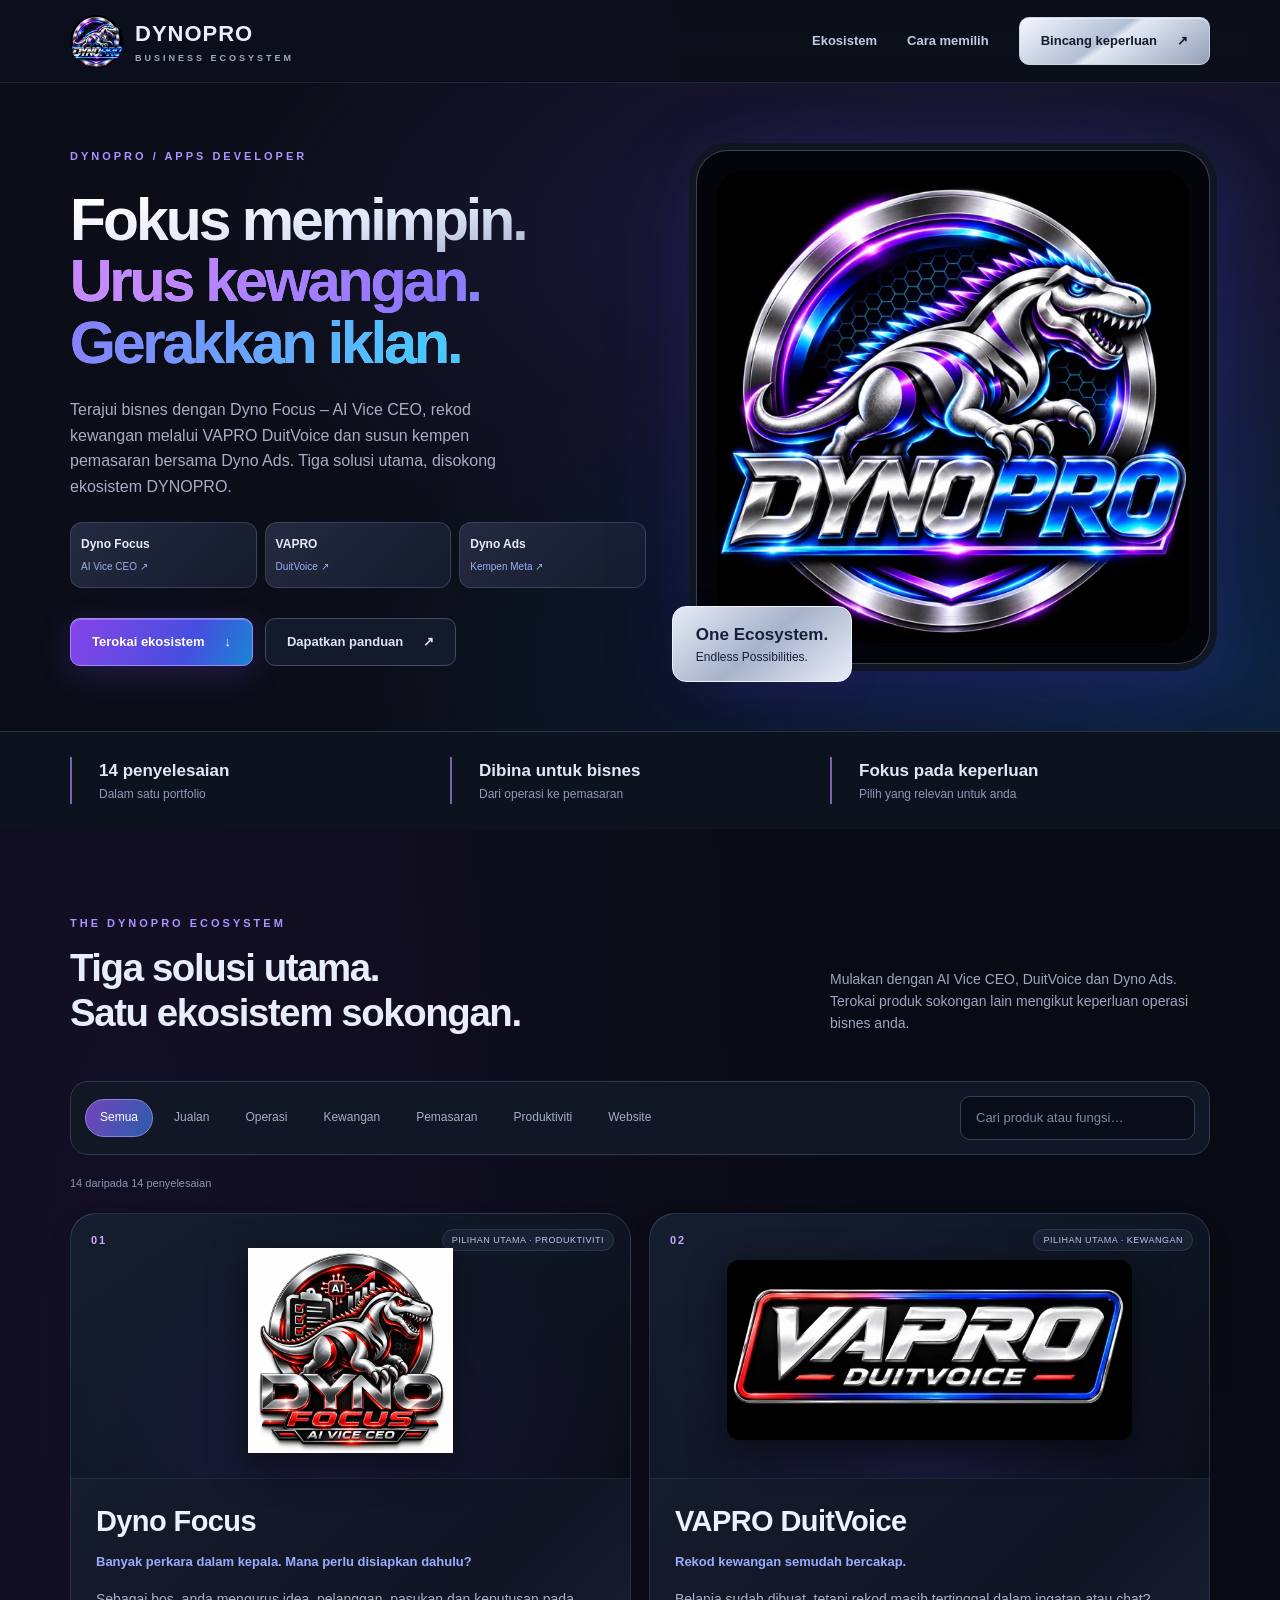
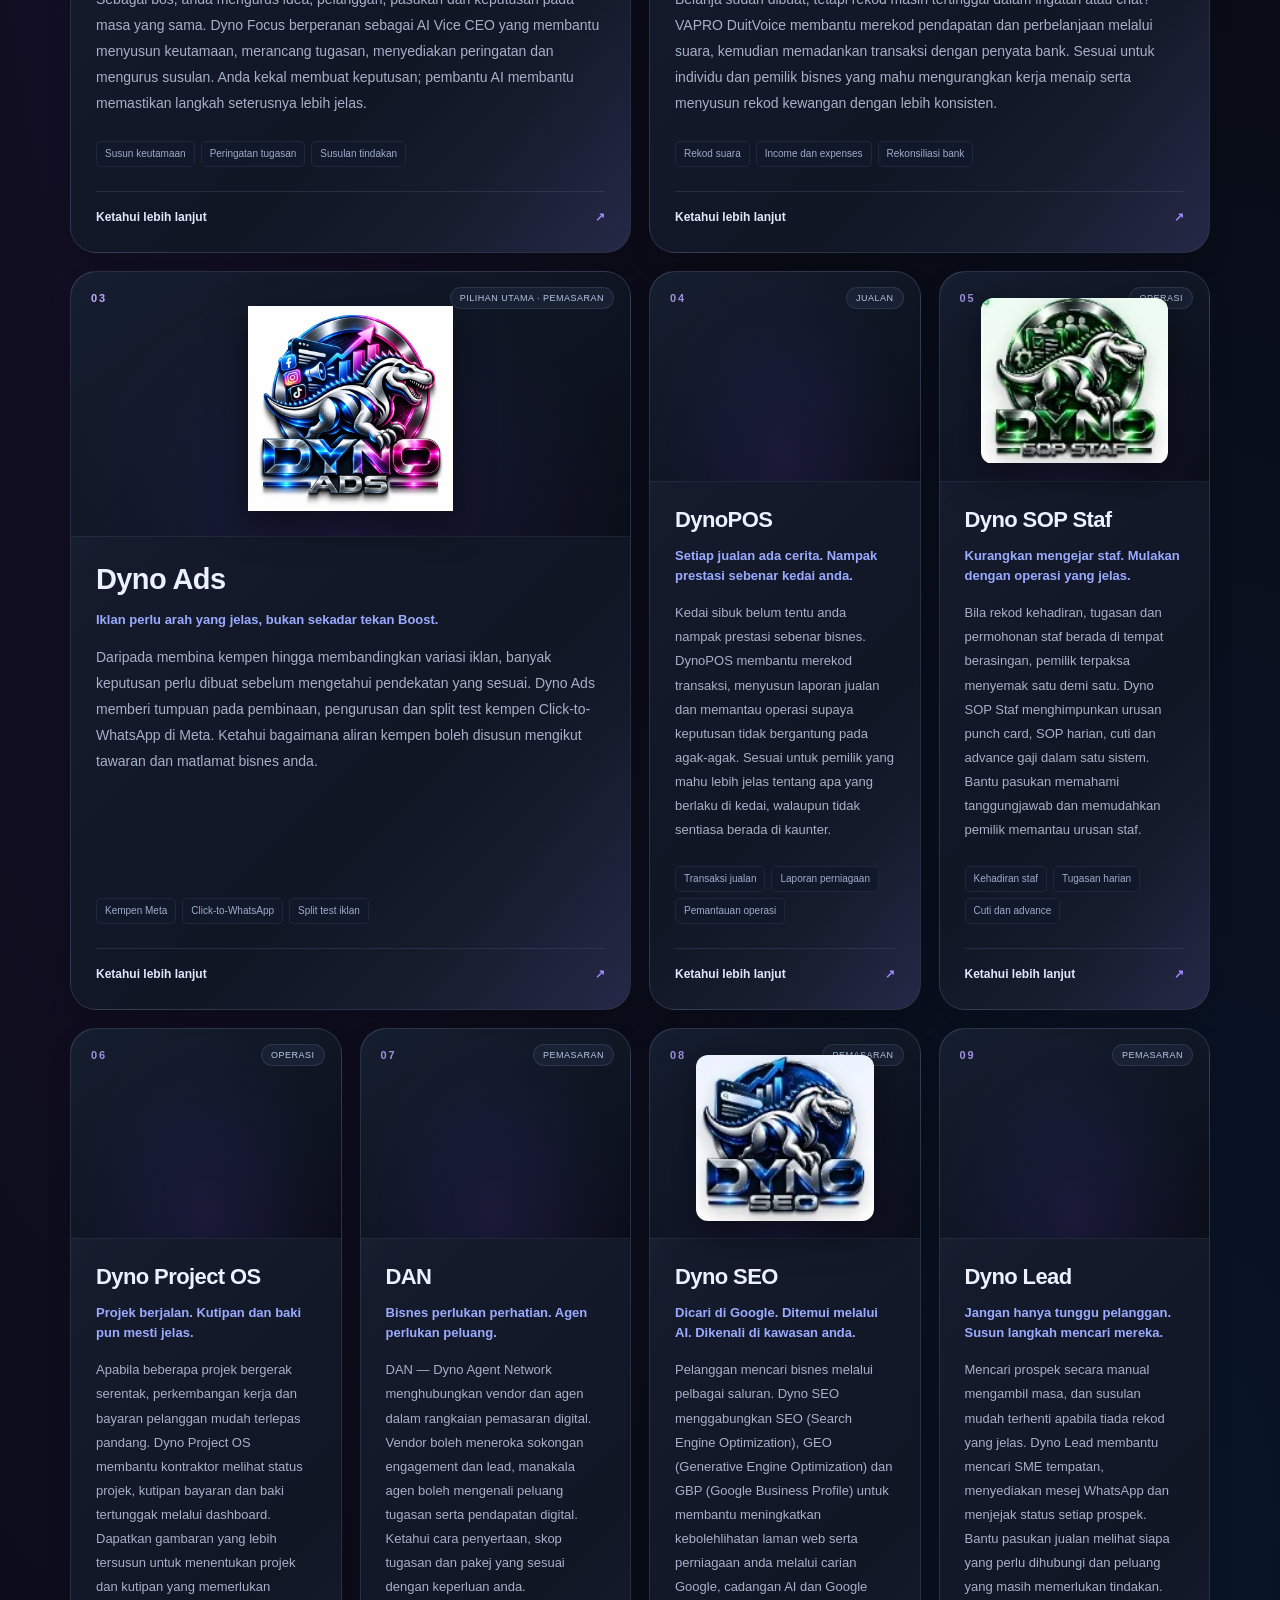
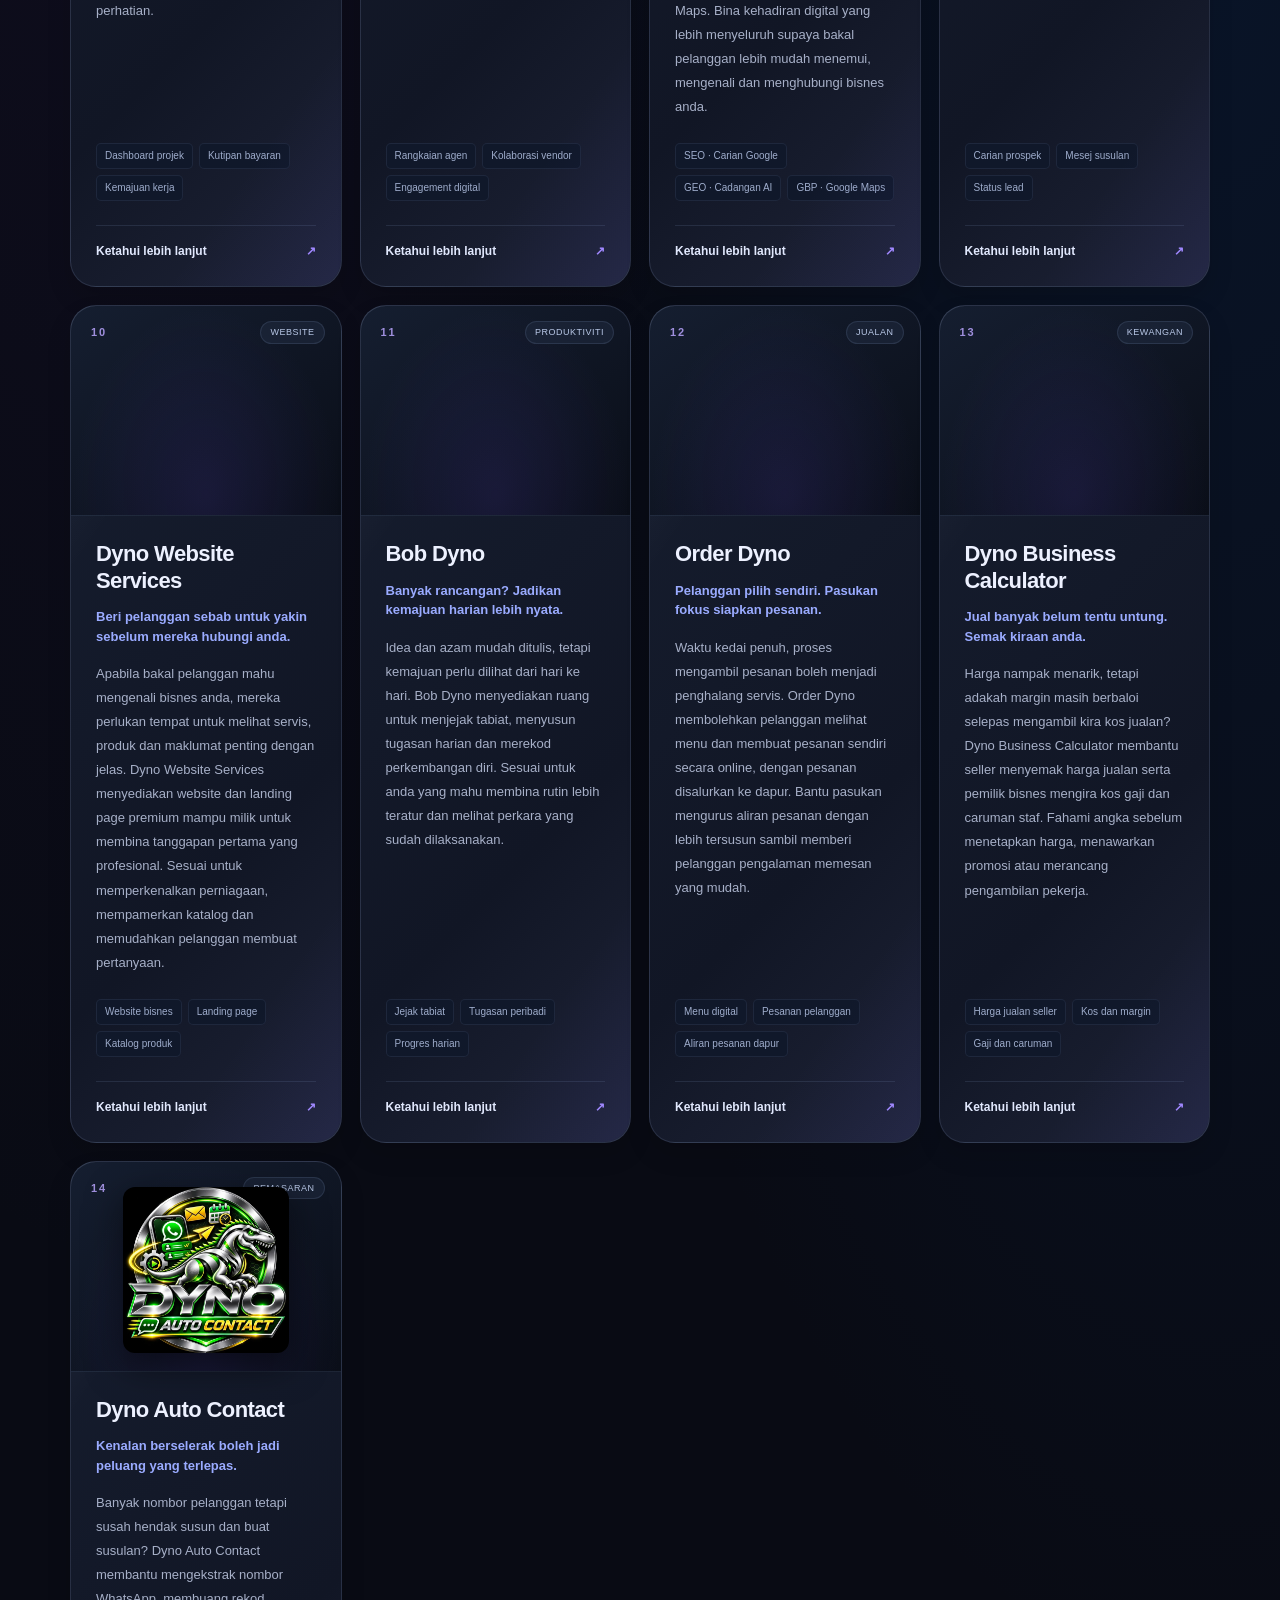
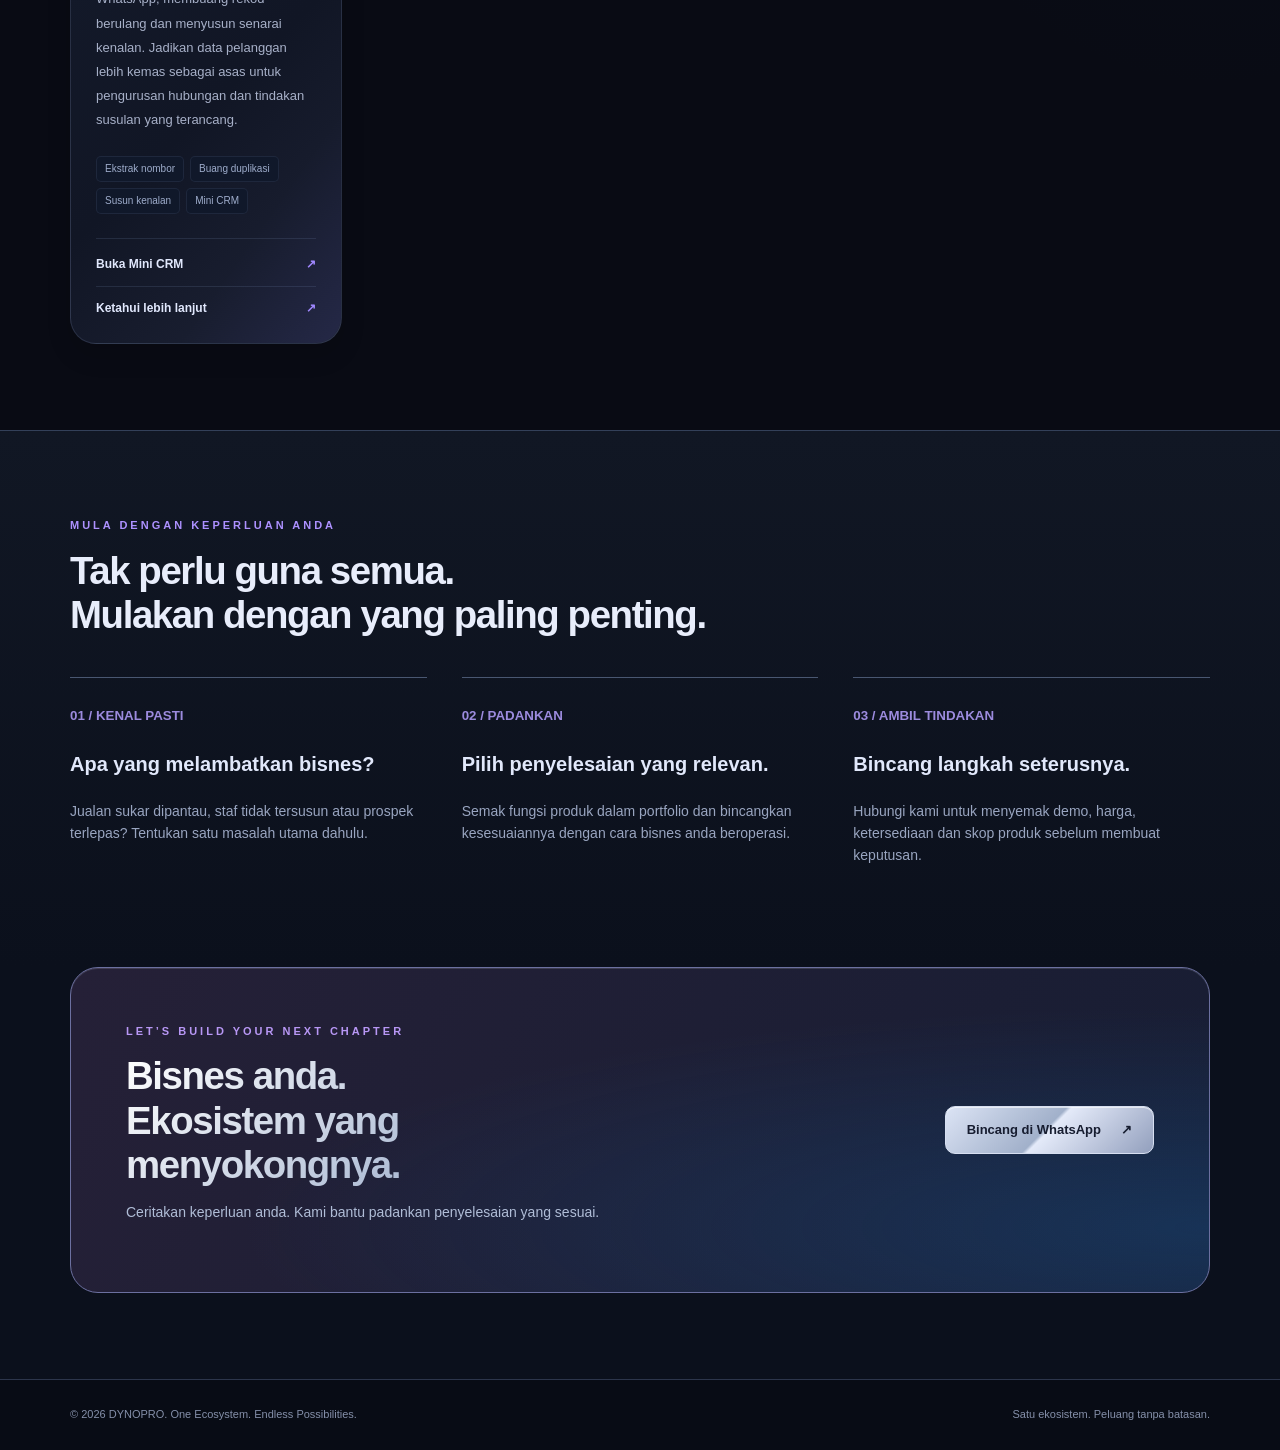
==== commit a4f793b6: "Tambah link Mini CRM pada kad Dyno Auto Contact Butang 'Buka Mini CRM' ke autocontact.dynopro.my/crm" ====
--- a/index.html
+++ b/index.html
@@ -483,8 +483,9 @@
               <h3>Dyno Auto Contact</h3>
               <p class="tag">Kenalan berselerak boleh jadi peluang yang terlepas.</p>
               <p class="desc">Banyak nombor pelanggan tetapi susah hendak susun dan buat susulan? Dyno Auto Contact membantu mengekstrak nombor WhatsApp, membuang rekod berulang dan menyusun senarai kenalan. Jadikan data pelanggan lebih kemas sebagai asas untuk pengurusan hubungan dan tindakan susulan yang terancang.</p>
-              <ul class="features"><li>Ekstrak nombor</li><li>Buang duplikasi</li><li>Susun kenalan</li></ul>
-              <a class="card-link" href="https://wa.me/60182889932?text=Saya%20ingin%20tahu%20lebih%20lanjut%20tentang%20Dyno%20Auto%20Contact.%20Boleh%20kongsikan%20demo%2C%20harga%20dan%20ketersediaan%3F" target="_blank" rel="noopener noreferrer" aria-label="Tanya tentang Dyno Auto Contact di WhatsApp">Ketahui lebih lanjut <span aria-hidden="true">↗</span></a>
+              <ul class="features"><li>Ekstrak nombor</li><li>Buang duplikasi</li><li>Susun kenalan</li><li>Mini CRM</li></ul>
+              <a class="card-link" href="https://autocontact.dynopro.my/crm.html" target="_blank" rel="noopener" aria-label="Buka Mini CRM Dyno Auto Contact">Buka Mini CRM <span aria-hidden="true">↗</span></a>
+              <a class="card-link card-link-sub" href="https://wa.me/60182889932?text=Saya%20ingin%20tahu%20lebih%20lanjut%20tentang%20Dyno%20Auto%20Contact.%20Boleh%20kongsikan%20demo%2C%20harga%20dan%20ketersediaan%3F" target="_blank" rel="noopener noreferrer" aria-label="Tanya tentang Dyno Auto Contact di WhatsApp">Ketahui lebih lanjut <span aria-hidden="true">↗</span></a>
             </div>
           </article>
         </div>
--- a/assets/css/style.css
+++ b/assets/css/style.css
@@ -529,6 +529,7 @@
 }
 .card-link span { color: var(--violet-2); }
 .card-link:hover { color: #fff; }
+.card-link-sub { margin-top: 12px; padding-top: 12px; }
 
 .empty {
   display: none;
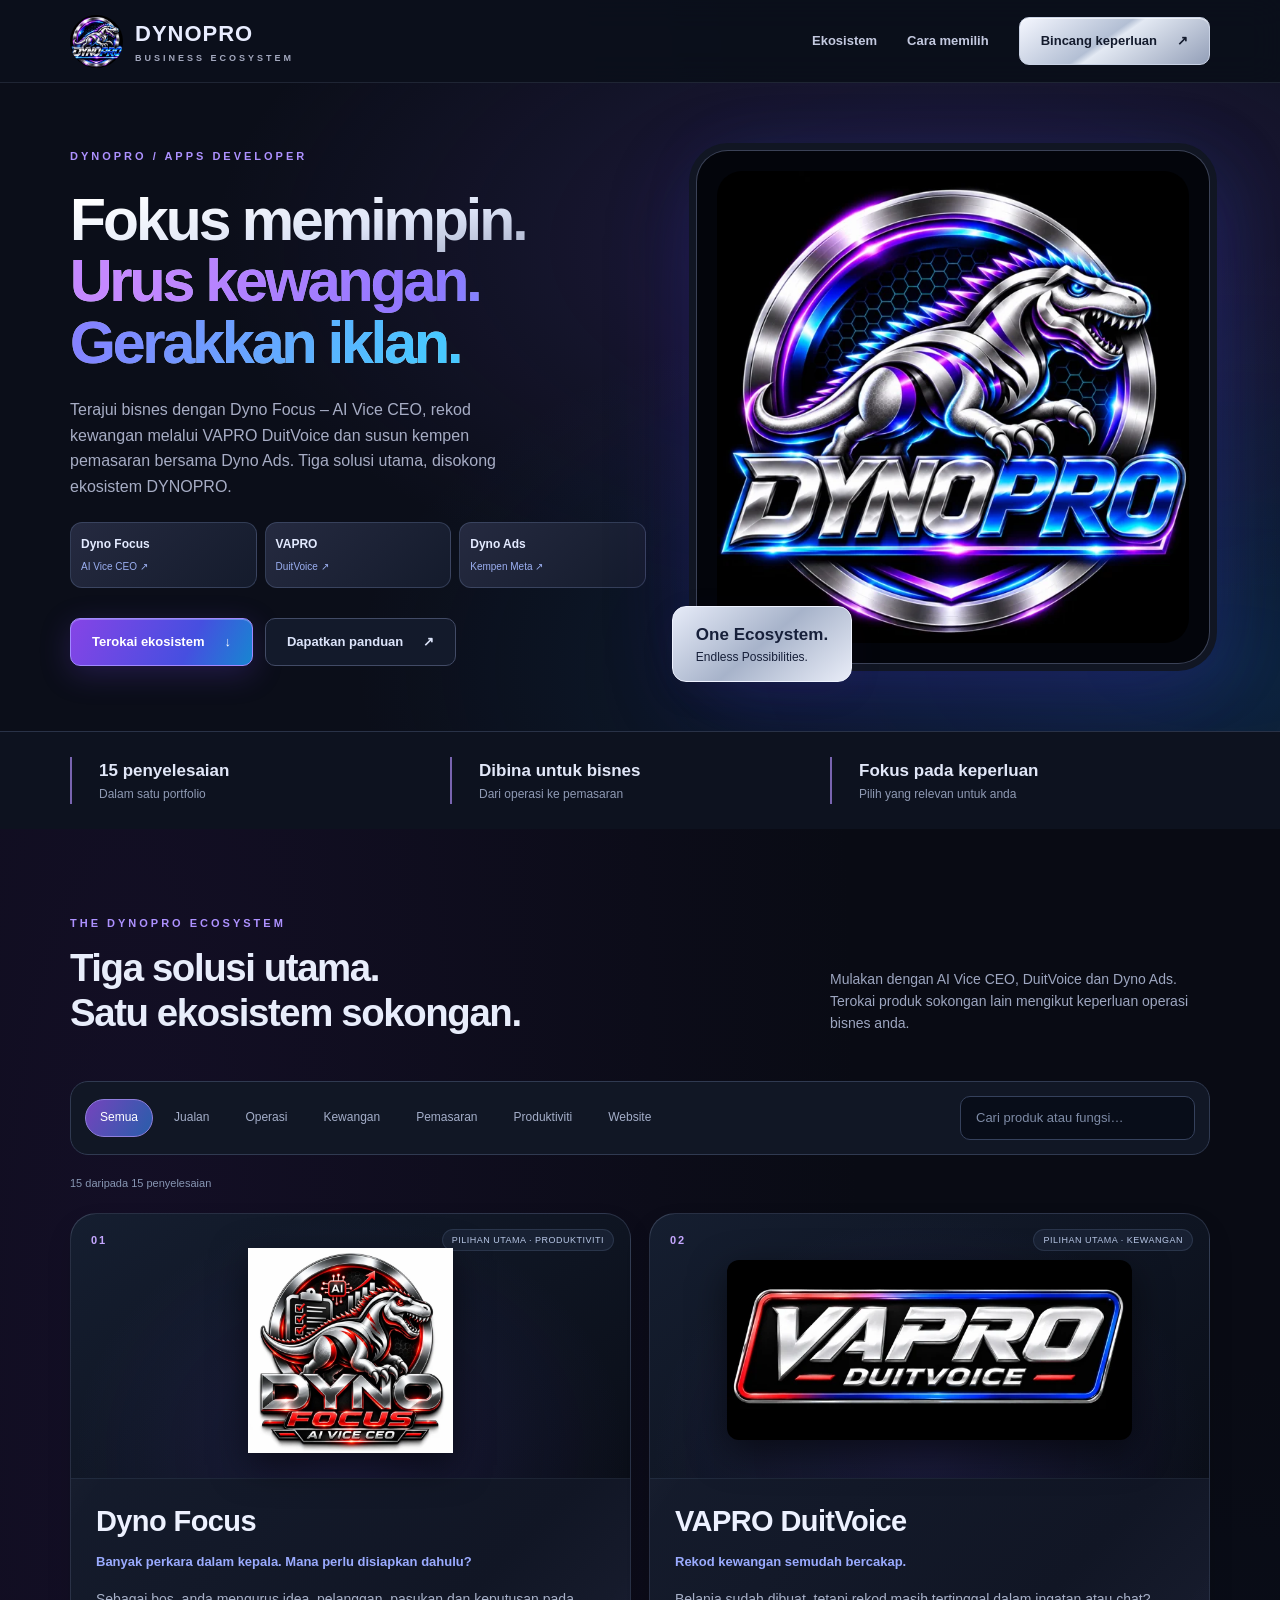
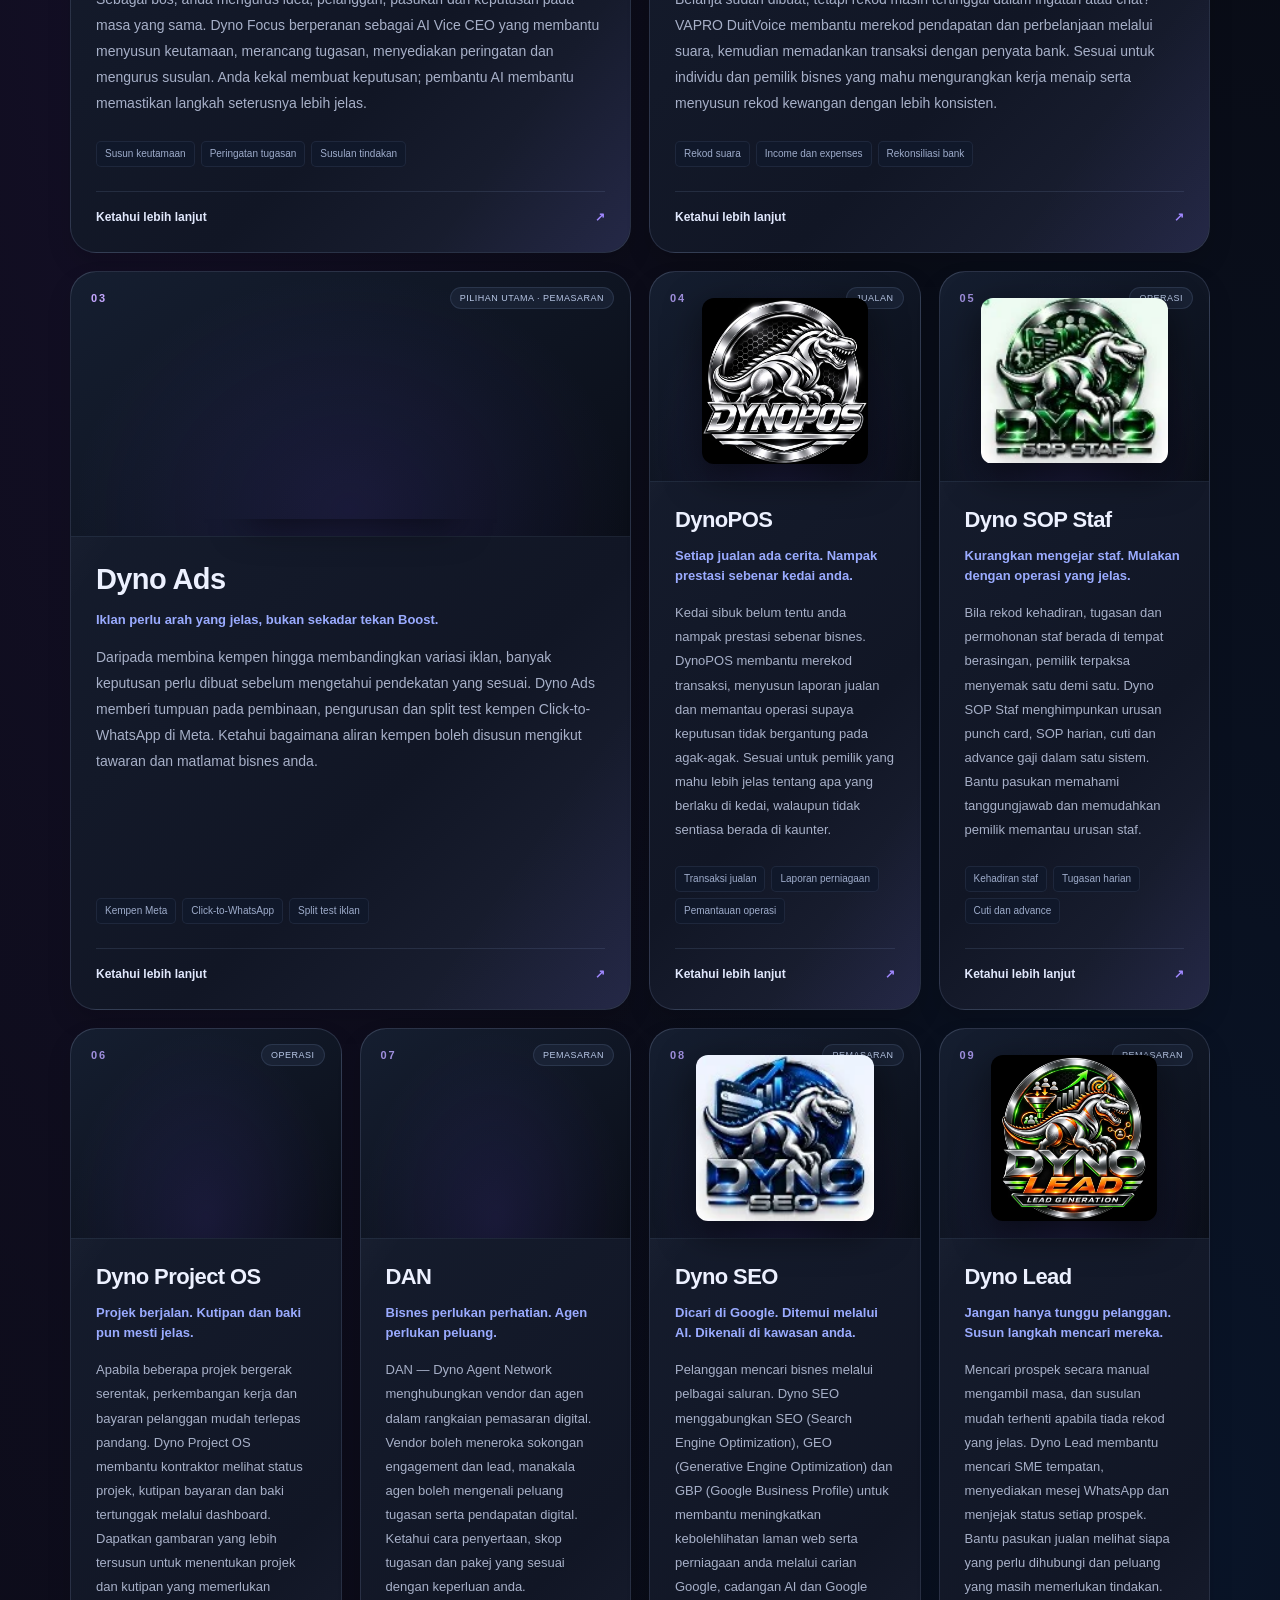
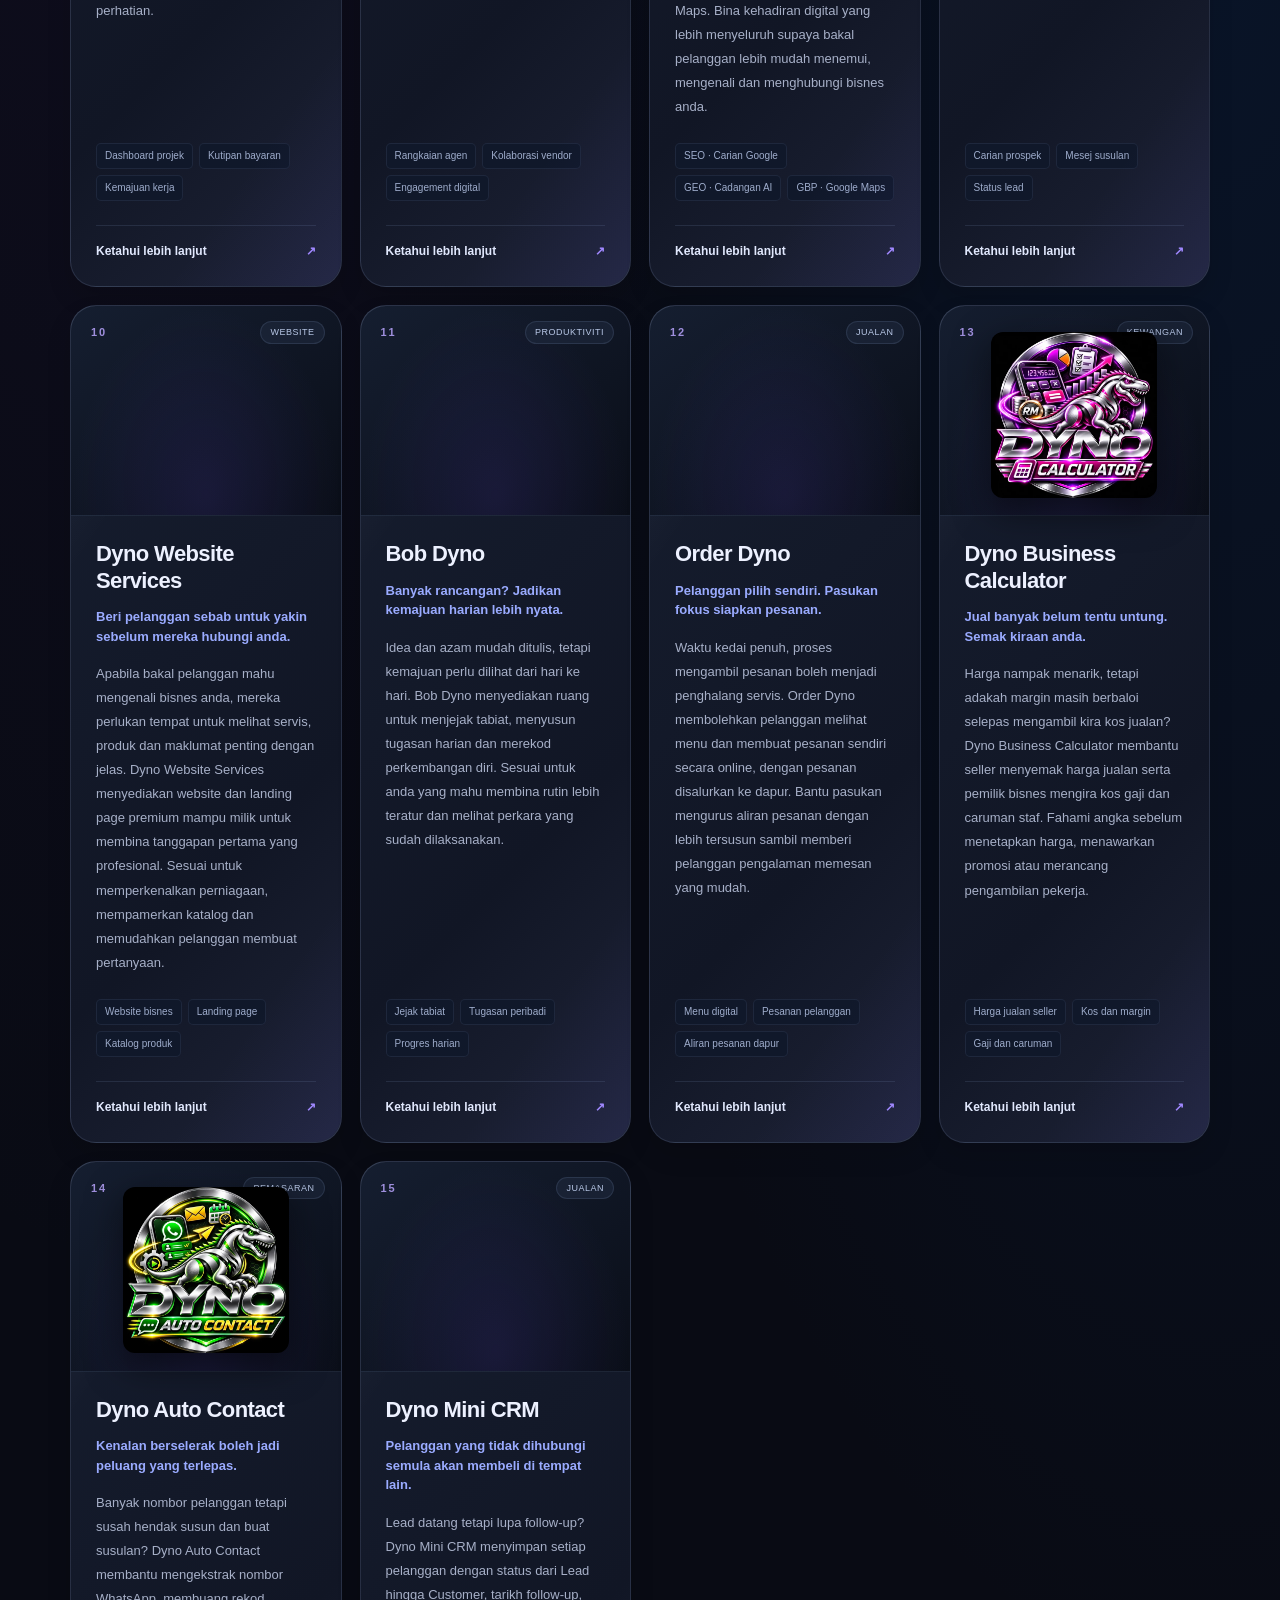
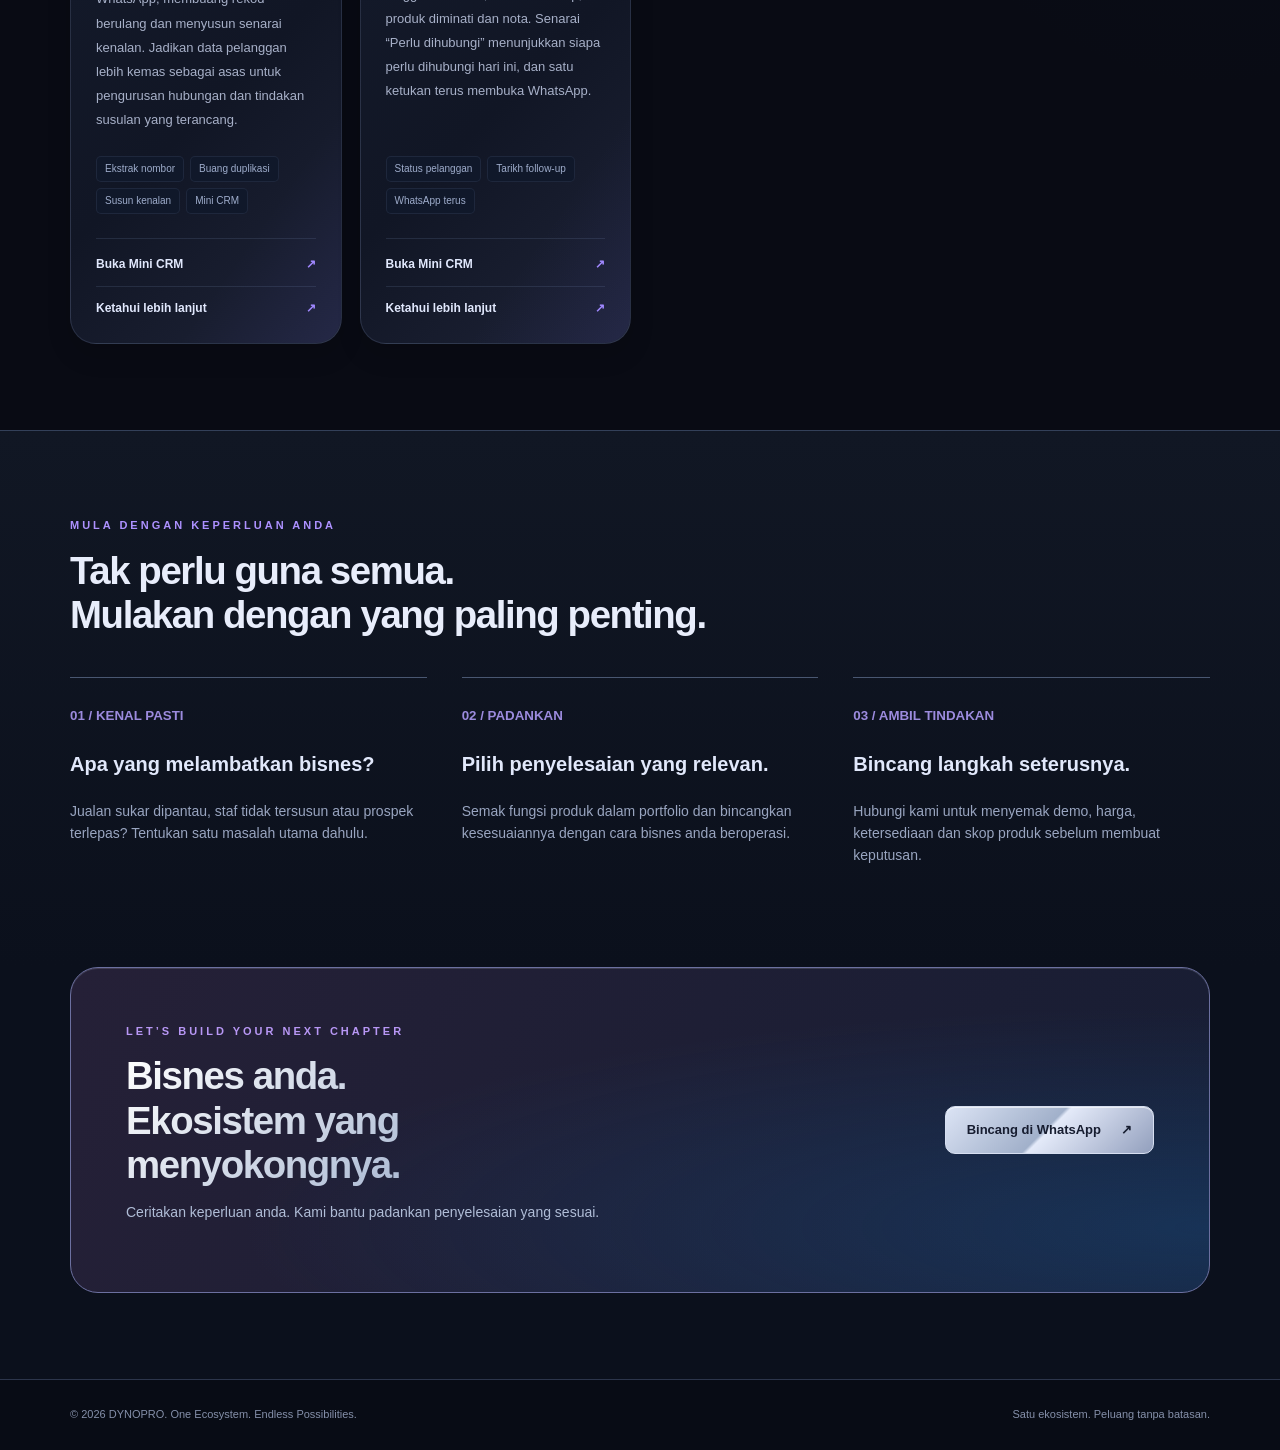
==== commit 7be0b0b8: "Tambah kad produk Dyno Mini CRM dengan logonya Kad ke-15 (kategori Jualan) dengan logo Dyno Mini CRM" ====
--- a/index.html
+++ b/index.html
@@ -4,7 +4,7 @@
   <meta charset="UTF-8">
   <meta name="viewport" content="width=device-width, initial-scale=1">
   <title>DYNOPRO — One Ecosystem. Endless Possibilities.</title>
-  <meta name="description" content="Terokai ekosistem DYNOPRO: 14 penyelesaian jualan, operasi, kewangan, pemasaran dan produktiviti untuk bisnes — Dyno Focus (AI Vice CEO), VAPRO DuitVoice, Dyno Ads dan banyak lagi.">
+  <meta name="description" content="Terokai ekosistem DYNOPRO: 15 penyelesaian jualan, operasi, kewangan, pemasaran dan produktiviti untuk bisnes — Dyno Focus (AI Vice CEO), VAPRO DuitVoice, Dyno Ads dan banyak lagi.">
   <meta name="theme-color" content="#090b14">
   <meta name="color-scheme" content="dark">
 
@@ -13,7 +13,7 @@
   <meta property="og:locale" content="ms_MY">
   <meta property="og:site_name" content="DYNOPRO">
   <meta property="og:title" content="DYNOPRO — One Ecosystem. Endless Possibilities.">
-  <meta property="og:description" content="Tiga solusi utama — Dyno Focus, VAPRO DuitVoice dan Dyno Ads — disokong 14 penyelesaian dalam satu ekosistem bisnes.">
+  <meta property="og:description" content="Tiga solusi utama — Dyno Focus, VAPRO DuitVoice dan Dyno Ads — disokong 15 penyelesaian dalam satu ekosistem bisnes.">
   <meta property="og:image" content="assets/img/og-image.jpg">
   <meta property="og:image:width" content="1200">
   <meta property="og:image:height" content="630">
@@ -49,7 +49,7 @@
     {
       "@type": "ItemList",
       "name": "Ekosistem DYNOPRO",
-      "numberOfItems": 14,
+      "numberOfItems": 15,
       "itemListElement": [
         {
           "@type": "ListItem",
@@ -203,6 +203,17 @@
             "applicationCategory": "BusinessApplication",
             "description": "Banyak nombor pelanggan tetapi susah hendak susun dan buat susulan? Dyno Auto Contact membantu mengekstrak nombor WhatsApp, membuang rekod berulang dan menyusun senarai kenalan. Jadikan data pelanggan lebih kemas sebagai asas untuk pengurusan hubungan dan tindakan susulan yang terancang.",
             "url": "#produk-auto-contact"
+          }
+        },
+        {
+          "@type": "ListItem",
+          "position": 15,
+          "item": {
+            "@type": "SoftwareApplication",
+            "name": "Dyno Mini CRM",
+            "applicationCategory": "BusinessApplication",
+            "description": "Lead datang tetapi lupa follow-up? Dyno Mini CRM menyimpan setiap pelanggan dengan status dari Lead hingga Customer, tarikh follow-up, produk diminati dan nota. Senarai \u201cPerlu dihubungi\u201d menunjukkan siapa perlu dihubungi hari ini, dan satu ketukan terus membuka WhatsApp.",
+            "url": "#produk-mini-crm"
           }
         }
       ]
@@ -255,7 +266,7 @@
 
     <div class="strip">
       <div class="wrap strip-inner">
-        <div class="strip-item"><b>14 penyelesaian</b>Dalam satu portfolio</div>
+        <div class="strip-item"><b>15 penyelesaian</b>Dalam satu portfolio</div>
         <div class="strip-item"><b>Dibina untuk bisnes</b>Dari operasi ke pemasaran</div>
         <div class="strip-item"><b>Fokus pada keperluan</b>Pilih yang relevan untuk anda</div>
       </div>
@@ -288,7 +299,7 @@
           </label>
         </div>
 
-        <p id="count" aria-live="polite">14 daripada 14 penyelesaian</p>
+        <p id="count" aria-live="polite">15 daripada 15 penyelesaian</p>
 
         <div class="grid" id="grid">
           <article id="produk-focus" class="card featured" data-cat="Produktiviti" style="--accent:#e0474d">
@@ -486,6 +497,21 @@
               <ul class="features"><li>Ekstrak nombor</li><li>Buang duplikasi</li><li>Susun kenalan</li><li>Mini CRM</li></ul>
               <a class="card-link" href="https://autocontact.dynopro.my/crm.html" target="_blank" rel="noopener" aria-label="Buka Mini CRM Dyno Auto Contact">Buka Mini CRM <span aria-hidden="true">↗</span></a>
               <a class="card-link card-link-sub" href="https://wa.me/60182889932?text=Saya%20ingin%20tahu%20lebih%20lanjut%20tentang%20Dyno%20Auto%20Contact.%20Boleh%20kongsikan%20demo%2C%20harga%20dan%20ketersediaan%3F" target="_blank" rel="noopener noreferrer" aria-label="Tanya tentang Dyno Auto Contact di WhatsApp">Ketahui lebih lanjut <span aria-hidden="true">↗</span></a>
+            </div>
+          </article>
+          <article id="produk-mini-crm" class="card" data-cat="Jualan" style="--accent:#e040e8">
+            <div class="visual">
+              <span class="num">15</span>
+              <span class="cat">JUALAN</span>
+              <img src="assets/img/produk/dyno-mini-crm.webp" alt="Logo Dyno Mini CRM" width="650" height="650" loading="lazy" decoding="async">
+            </div>
+            <div class="body">
+              <h3>Dyno Mini CRM</h3>
+              <p class="tag">Pelanggan yang tidak dihubungi semula akan membeli di tempat lain.</p>
+              <p class="desc">Lead datang tetapi lupa follow-up? Dyno Mini CRM menyimpan setiap pelanggan dengan status dari Lead hingga Customer, tarikh follow-up, produk diminati dan nota. Senarai “Perlu dihubungi” menunjukkan siapa perlu dihubungi hari ini, dan satu ketukan terus membuka WhatsApp.</p>
+              <ul class="features"><li>Status pelanggan</li><li>Tarikh follow-up</li><li>WhatsApp terus</li></ul>
+              <a class="card-link" href="https://autocontact.dynopro.my/crm.html" target="_blank" rel="noopener" aria-label="Buka Dyno Mini CRM">Buka Mini CRM <span aria-hidden="true">↗</span></a>
+              <a class="card-link card-link-sub" href="https://wa.me/60182889932?text=Saya%20ingin%20tahu%20lebih%20lanjut%20tentang%20Dyno%20Mini%20CRM.%20Boleh%20kongsikan%20demo%2C%20harga%20dan%20ketersediaan%3F" target="_blank" rel="noopener noreferrer" aria-label="Tanya tentang Dyno Mini CRM di WhatsApp">Ketahui lebih lanjut <span aria-hidden="true">↗</span></a>
             </div>
           </article>
         </div>
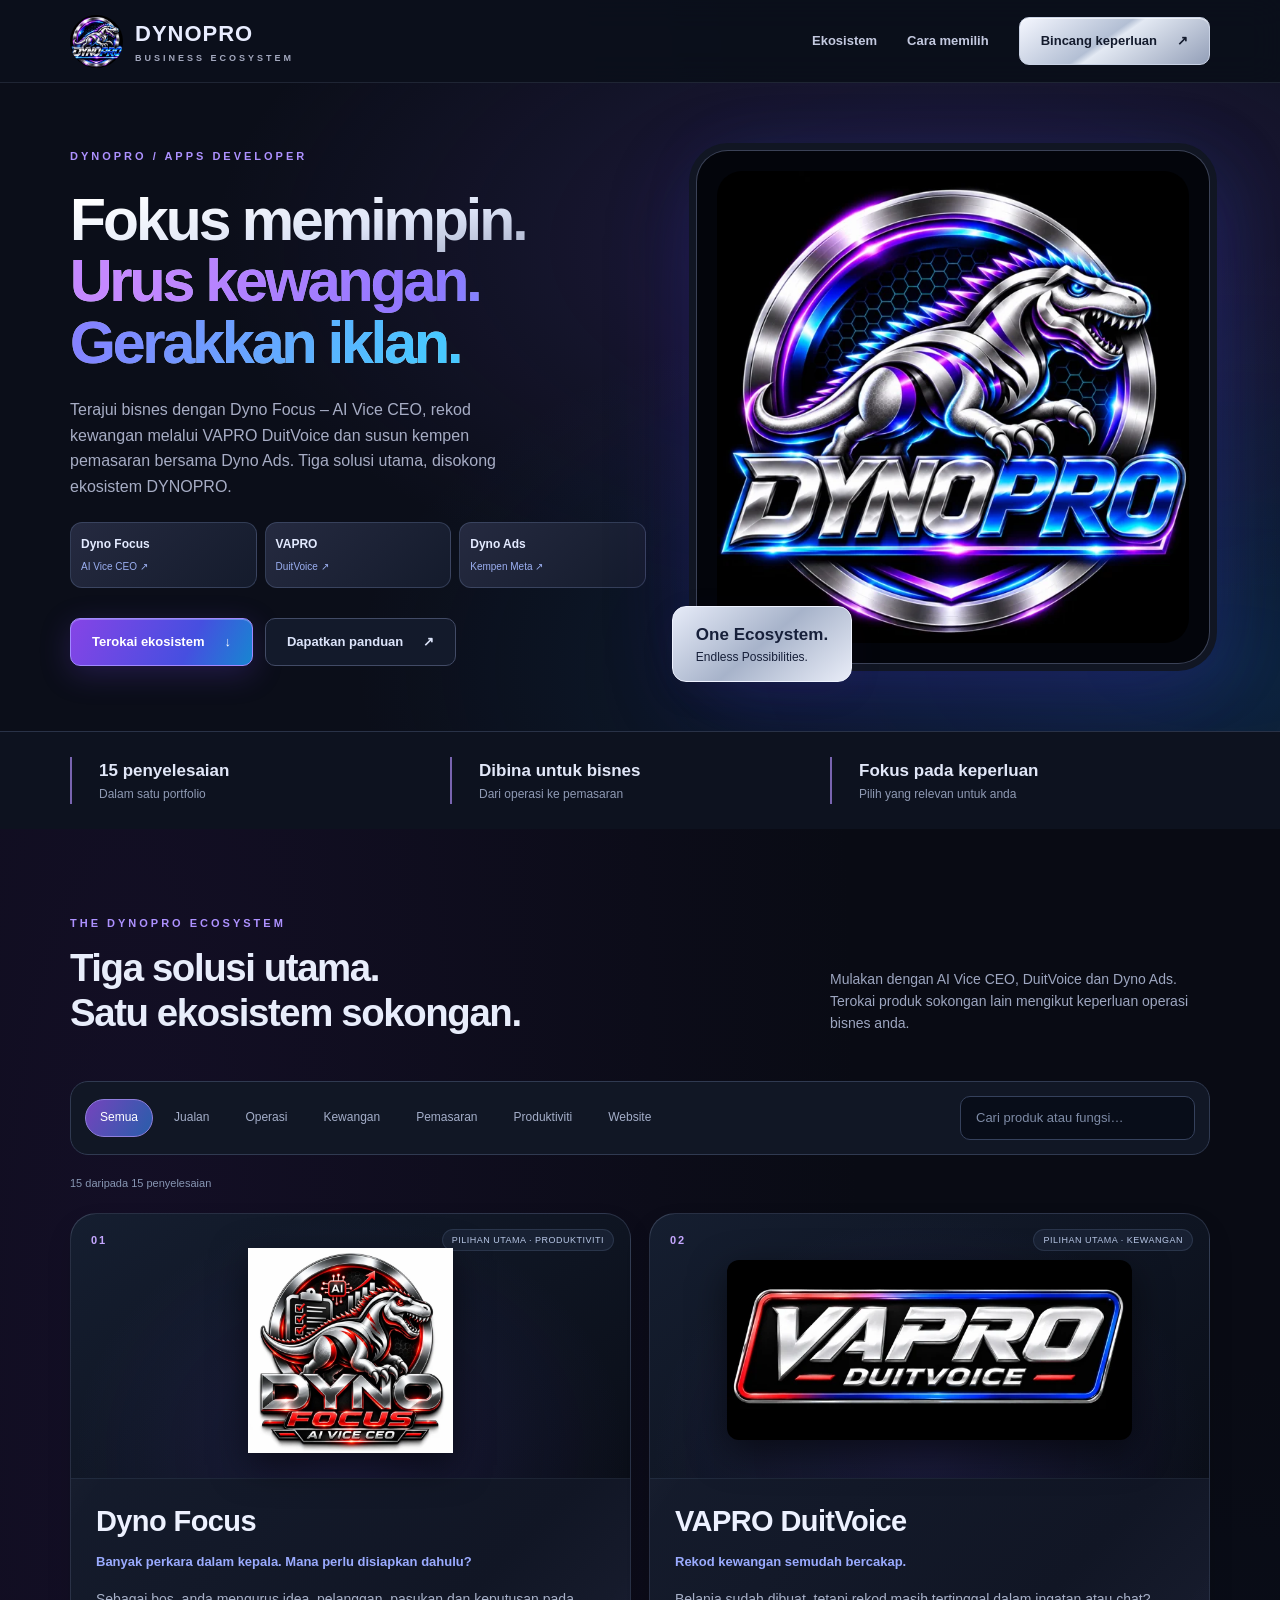
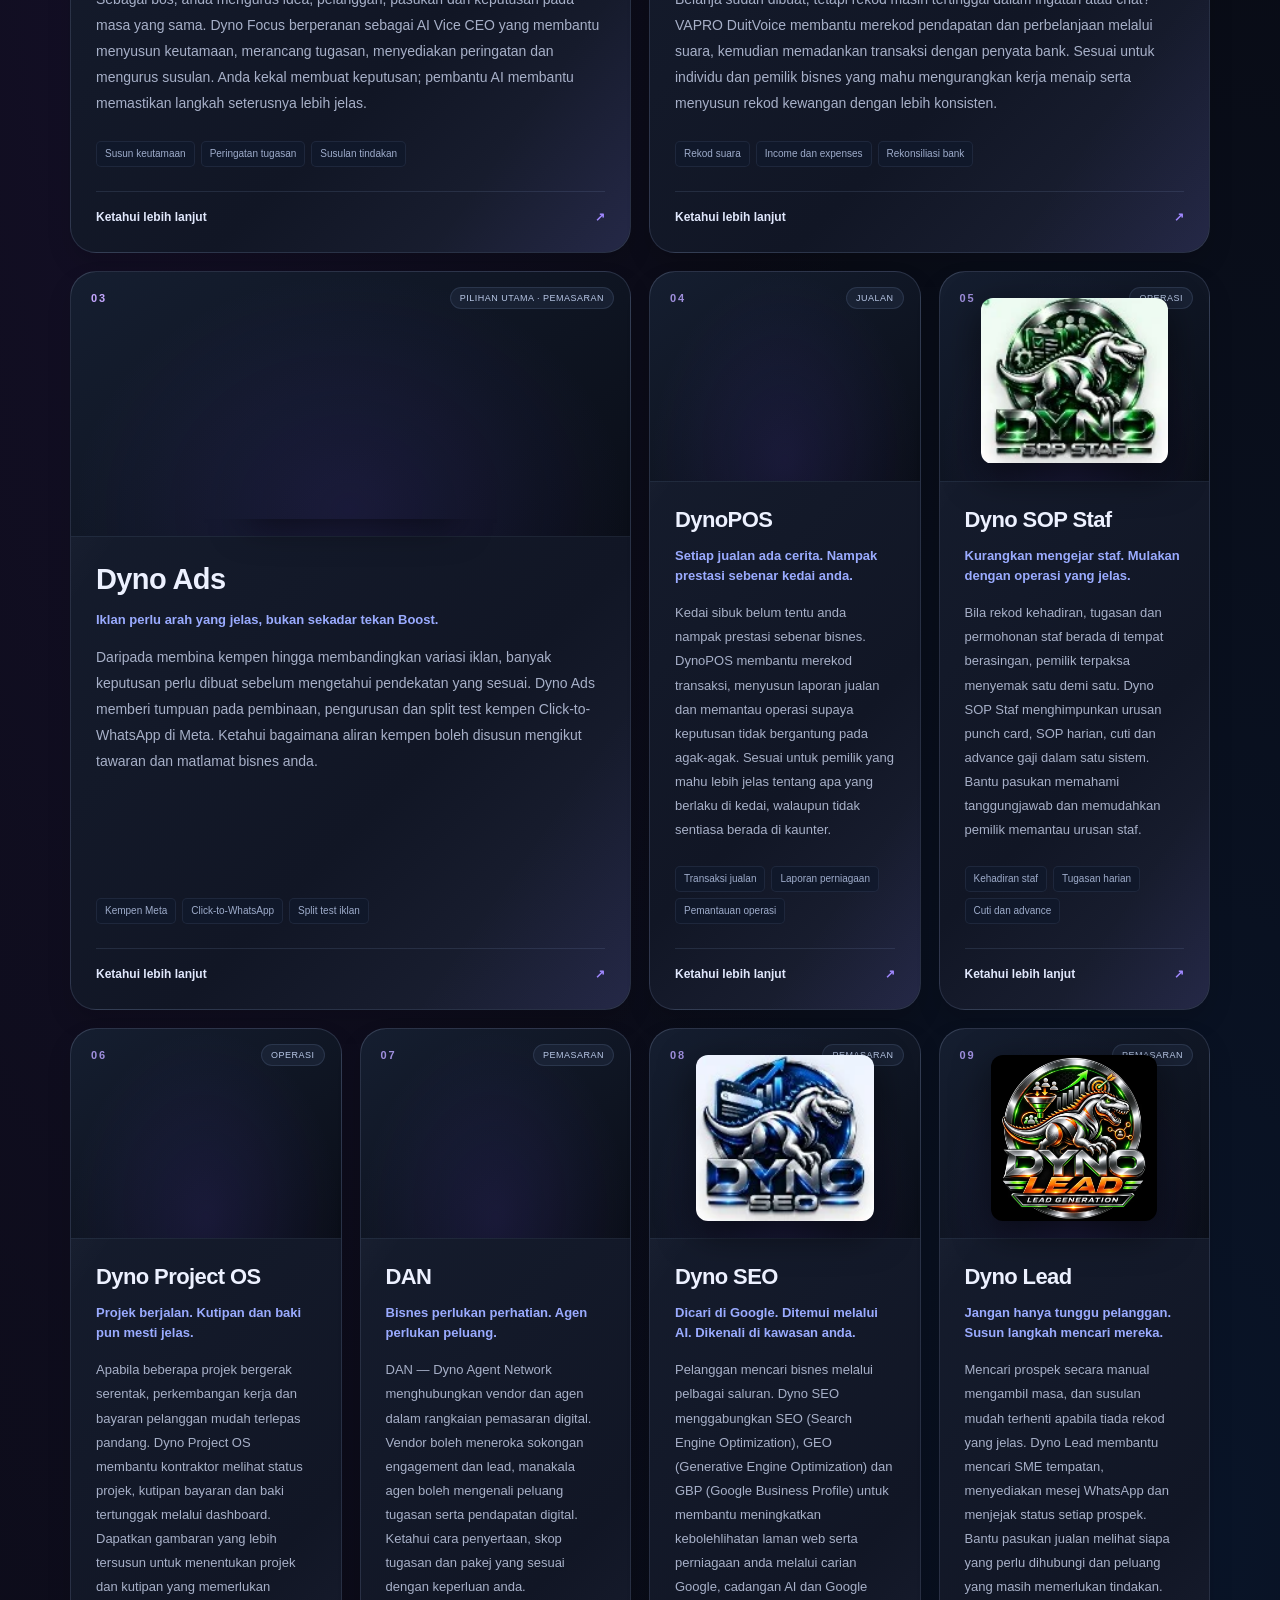
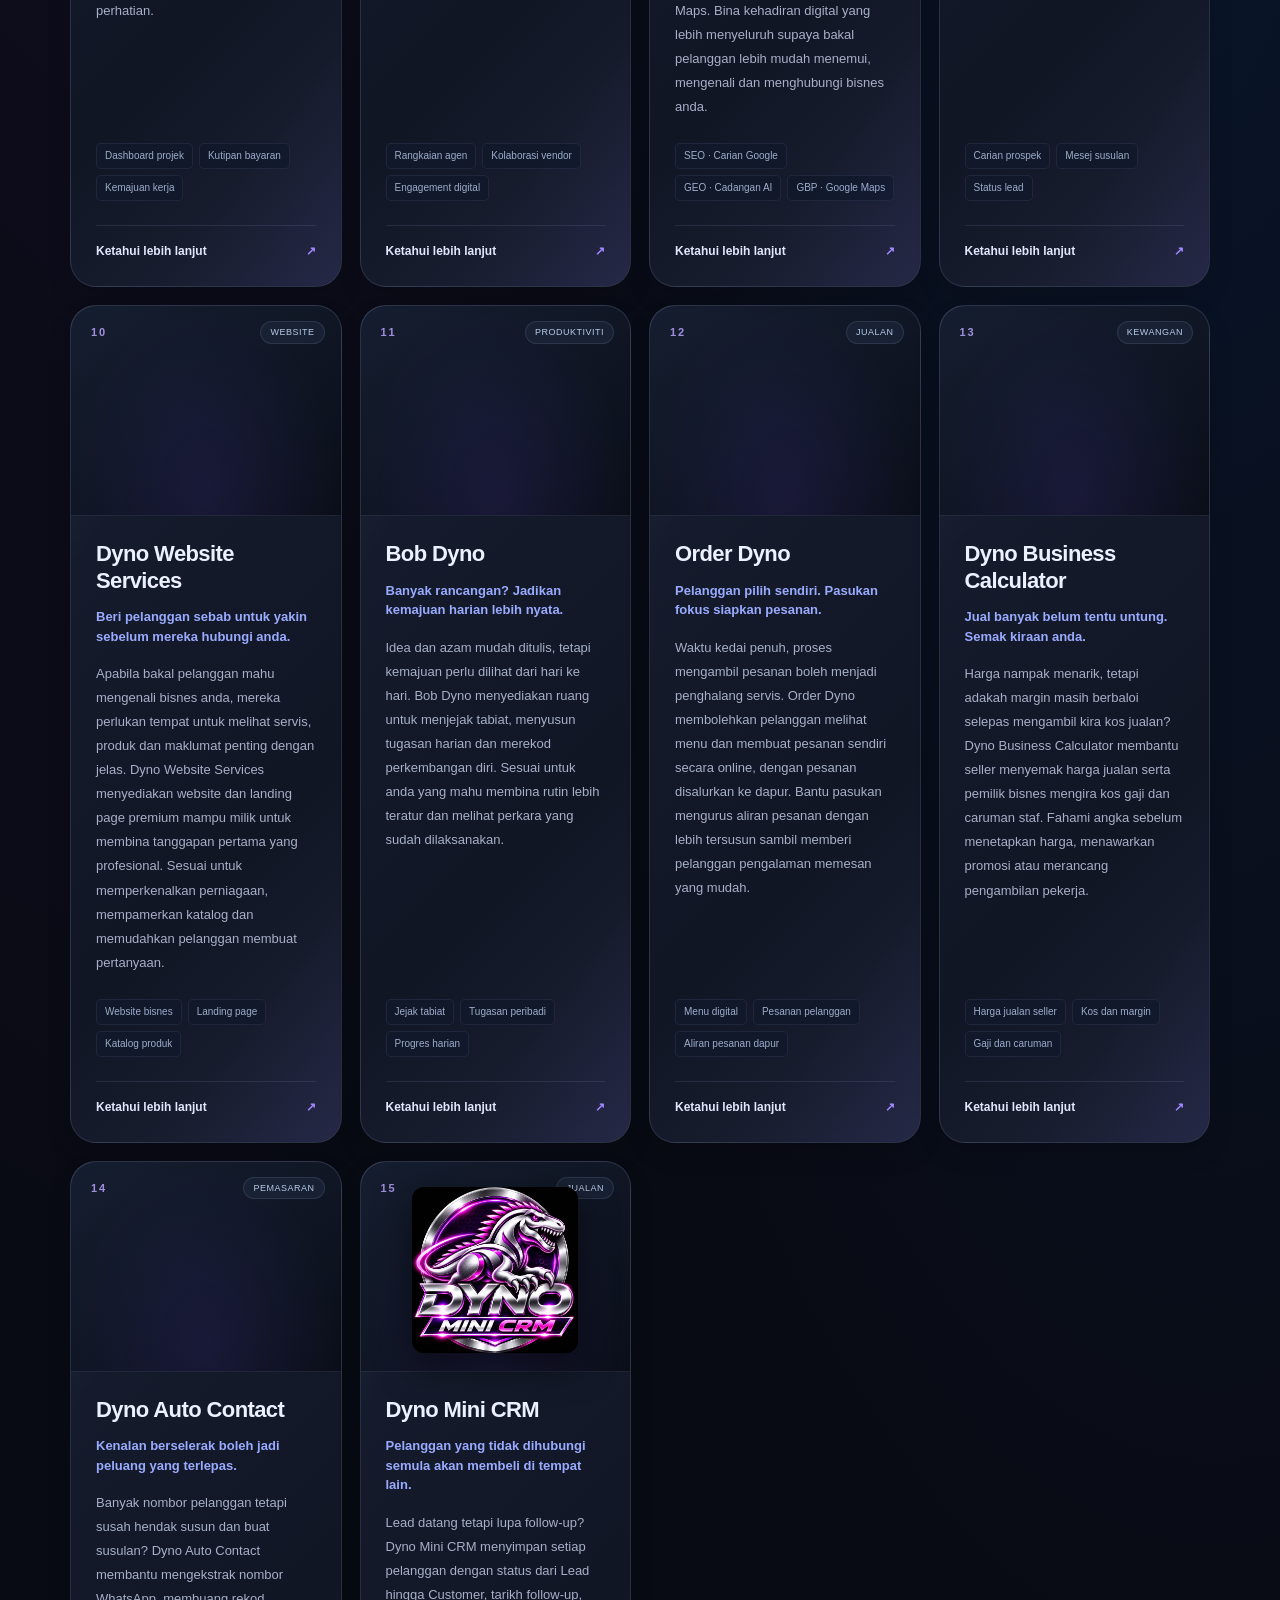
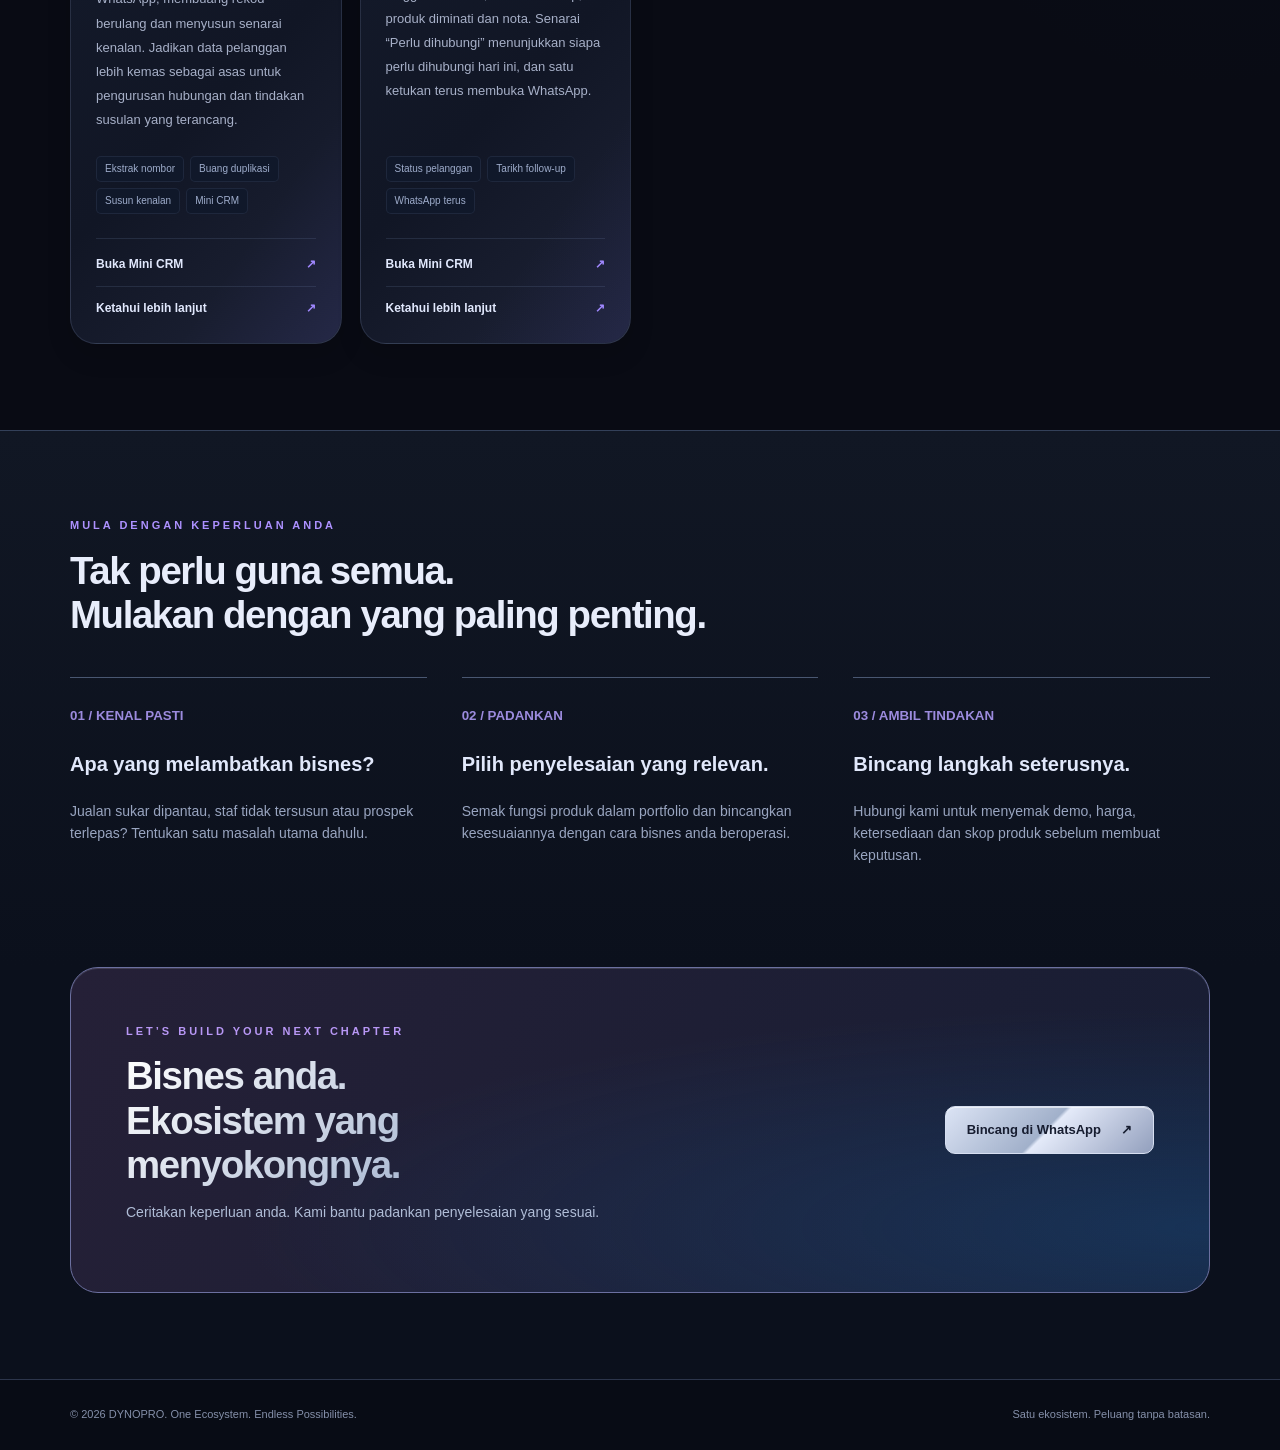
==== commit f23b99fd: "Tukar link Mini CRM ke minicrm.my Co-Authored-By: Claude Opus 5.5 <noreply@anthropic.com> Claude-Ses" ====
--- a/index.html
+++ b/index.html
@@ -495,7 +495,7 @@
               <p class="tag">Kenalan berselerak boleh jadi peluang yang terlepas.</p>
               <p class="desc">Banyak nombor pelanggan tetapi susah hendak susun dan buat susulan? Dyno Auto Contact membantu mengekstrak nombor WhatsApp, membuang rekod berulang dan menyusun senarai kenalan. Jadikan data pelanggan lebih kemas sebagai asas untuk pengurusan hubungan dan tindakan susulan yang terancang.</p>
               <ul class="features"><li>Ekstrak nombor</li><li>Buang duplikasi</li><li>Susun kenalan</li><li>Mini CRM</li></ul>
-              <a class="card-link" href="https://autocontact.dynopro.my/crm.html" target="_blank" rel="noopener" aria-label="Buka Mini CRM Dyno Auto Contact">Buka Mini CRM <span aria-hidden="true">↗</span></a>
+              <a class="card-link" href="https://minicrm.my/crm.html" target="_blank" rel="noopener" aria-label="Buka Mini CRM Dyno Auto Contact">Buka Mini CRM <span aria-hidden="true">↗</span></a>
               <a class="card-link card-link-sub" href="https://wa.me/60182889932?text=Saya%20ingin%20tahu%20lebih%20lanjut%20tentang%20Dyno%20Auto%20Contact.%20Boleh%20kongsikan%20demo%2C%20harga%20dan%20ketersediaan%3F" target="_blank" rel="noopener noreferrer" aria-label="Tanya tentang Dyno Auto Contact di WhatsApp">Ketahui lebih lanjut <span aria-hidden="true">↗</span></a>
             </div>
           </article>
@@ -510,7 +510,7 @@
               <p class="tag">Pelanggan yang tidak dihubungi semula akan membeli di tempat lain.</p>
               <p class="desc">Lead datang tetapi lupa follow-up? Dyno Mini CRM menyimpan setiap pelanggan dengan status dari Lead hingga Customer, tarikh follow-up, produk diminati dan nota. Senarai “Perlu dihubungi” menunjukkan siapa perlu dihubungi hari ini, dan satu ketukan terus membuka WhatsApp.</p>
               <ul class="features"><li>Status pelanggan</li><li>Tarikh follow-up</li><li>WhatsApp terus</li></ul>
-              <a class="card-link" href="https://autocontact.dynopro.my/crm.html" target="_blank" rel="noopener" aria-label="Buka Dyno Mini CRM">Buka Mini CRM <span aria-hidden="true">↗</span></a>
+              <a class="card-link" href="https://minicrm.my/crm.html" target="_blank" rel="noopener" aria-label="Buka Dyno Mini CRM">Buka Mini CRM <span aria-hidden="true">↗</span></a>
               <a class="card-link card-link-sub" href="https://wa.me/60182889932?text=Saya%20ingin%20tahu%20lebih%20lanjut%20tentang%20Dyno%20Mini%20CRM.%20Boleh%20kongsikan%20demo%2C%20harga%20dan%20ketersediaan%3F" target="_blank" rel="noopener noreferrer" aria-label="Tanya tentang Dyno Mini CRM di WhatsApp">Ketahui lebih lanjut <span aria-hidden="true">↗</span></a>
             </div>
           </article>
